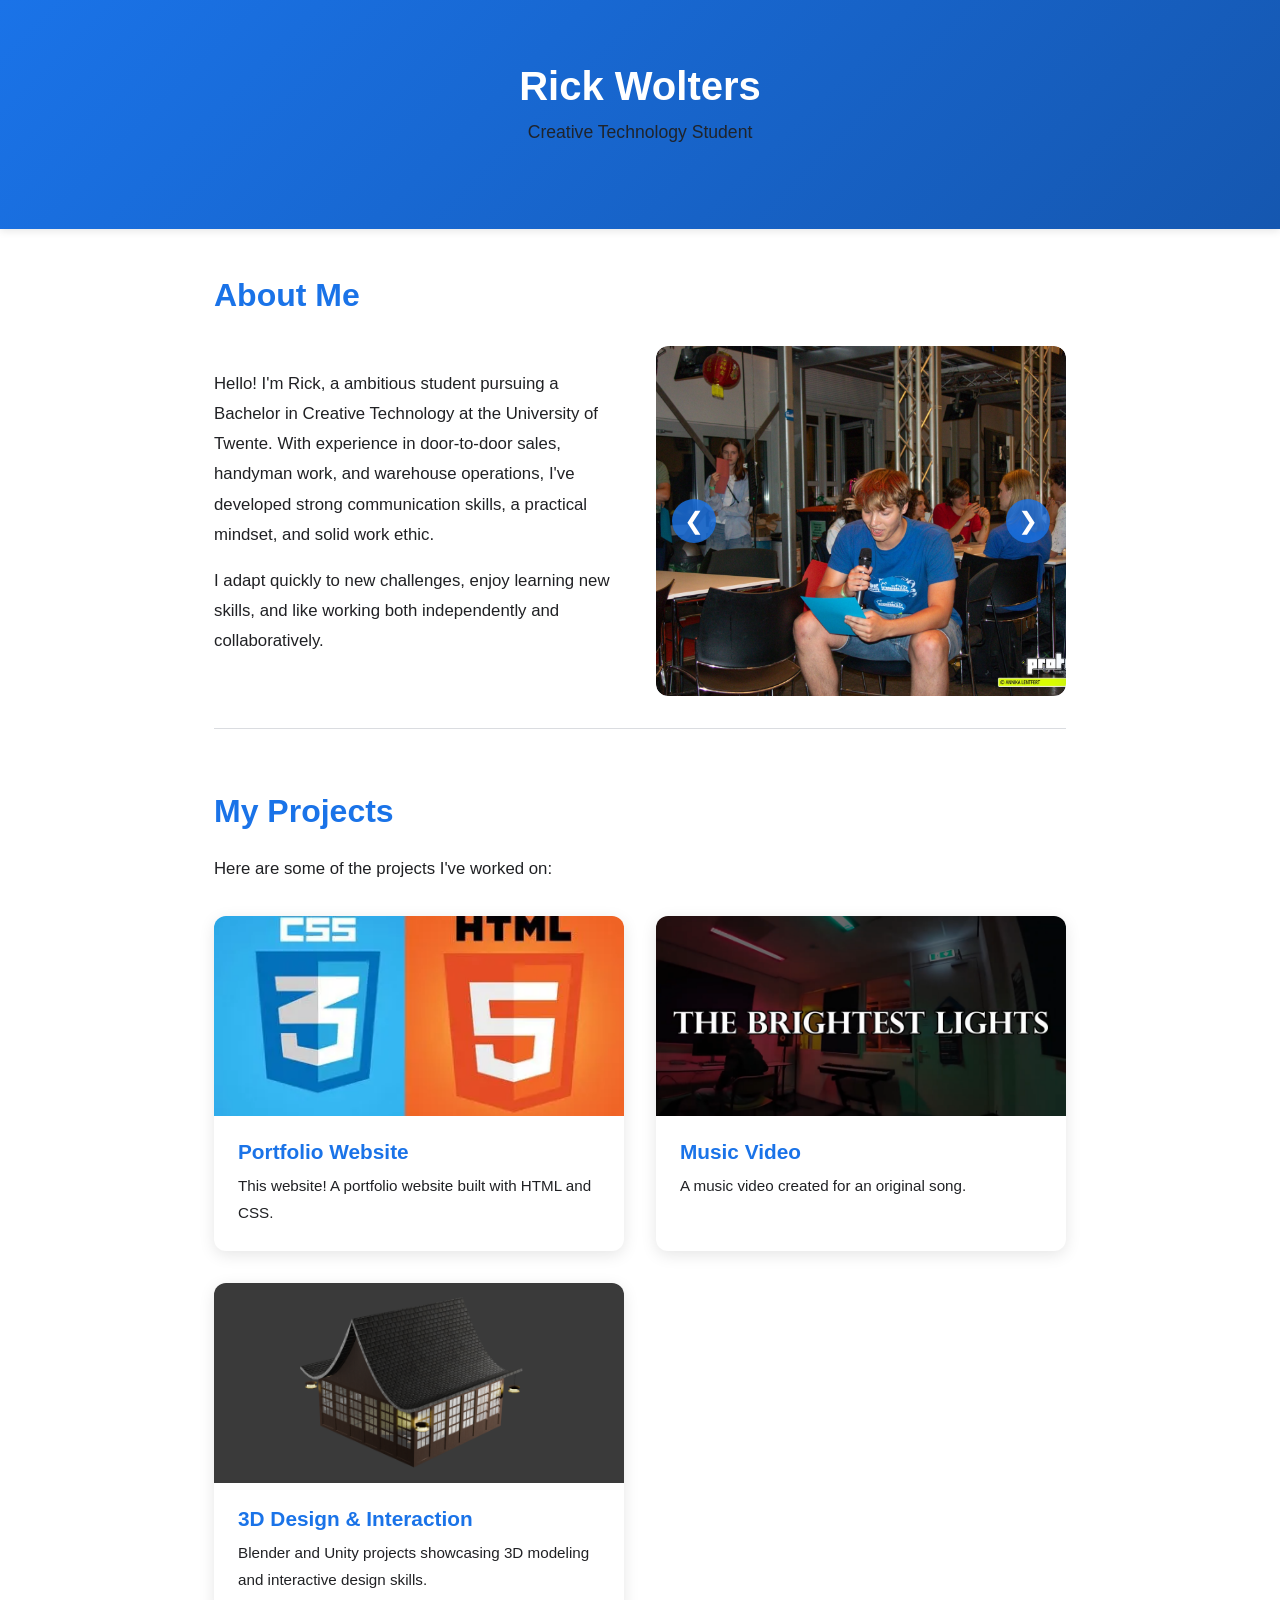
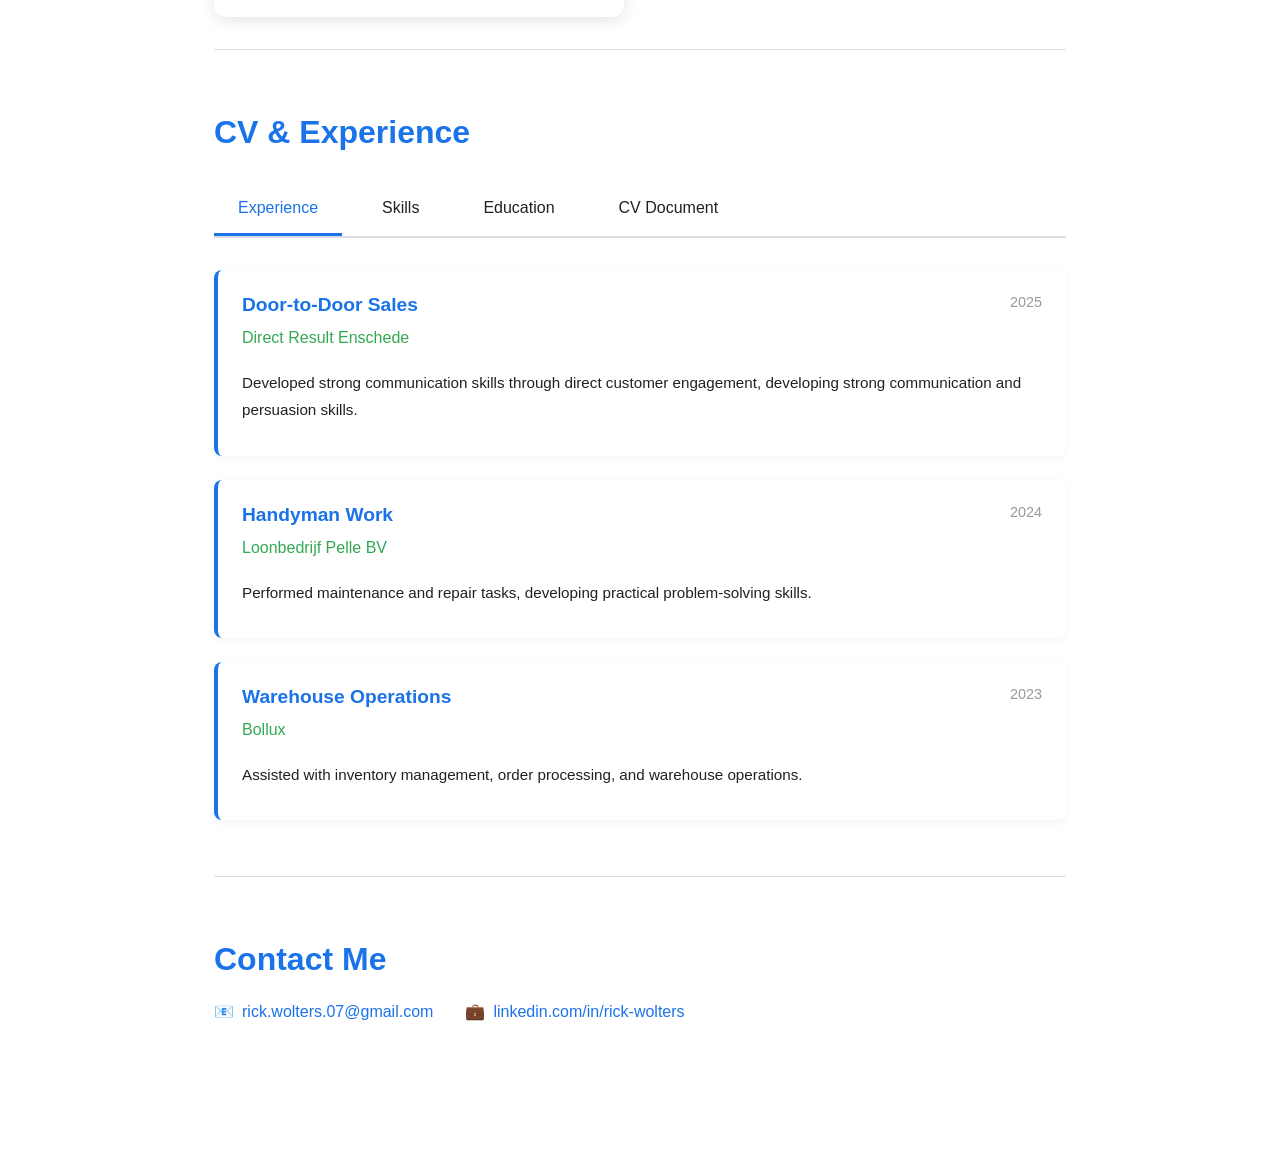
==== index.html @ f4885b70 "first commit" ====
<!DOCTYPE html>
<html lang="en">

<head>
    <meta charset="UTF-8">
    <meta name="viewport" content="width=device-width, initial-scale=1.0">
    <title>Rick Wolters Portfolio</title>
    <style>
        * {
            margin: 0;
            padding: 0;
            box-sizing: border-box;
        }

        :root {
            --primary-color: #1a73e8;
            --secondary-color: #34a853;
            --text-dark: #202124;
            --text-light: #202124;
            --bg-light: #f8f9fa;
            --border-color: #dadce0;
            --spacing: 1.5rem;
        }

        html {
            scroll-behavior: smooth;
        }

        body {
            font-family: sans-serif;
        }

        header {
            background: linear-gradient(135deg, var(--primary-color) 0%, #1557b0 100%);
            color: white;
            padding: 4rem var(--spacing);
            text-align: center;
            box-shadow: 0 2px 8px rgba(0, 0, 0, 0.1);
        }

        header h1 {
            font-size: 2.5rem;
            margin-bottom: 0.5rem;
            font-weight: 600;
        }

        header p {
            font-size: 1.1rem;
            opacity: 0.95;
        }

 

        main {
            max-width: 900px;
            margin: 0 auto;
            padding: 3rem var(--spacing);
        }

        section {
            margin-bottom: 4rem;
            padding-bottom: 2rem;
            border-bottom: 1px solid var(--border-color);
        }

        section:last-child {
            border-bottom: none;
        }

        h2 {
            font-size: 2rem;
            margin-bottom: 1.5rem;
            color: var(--primary-color);
            font-weight: 600;
        }

        p {
            font-size: 1.05rem;
            color: var(--text-light);
            margin-bottom: 1rem;
            line-height: 1.8;
        }

        ul {
            margin: 1.5rem 0 1.5rem 2rem;
        }

        li {
            margin-bottom: 1rem;
            color: var(--text-light);
            font-size: 1.05rem;
        }

        a {
            color: var(--primary-color);
            text-decoration: none;
            font-weight: 500;
            transition: color 0.3s ease;
        }

        a:hover {
            color: var(--secondary-color);
            text-decoration: underline;
        }

        .projects-container {
            position: relative;
            display: flex;
            align-items: center;
            justify-content: center;
            gap: 2rem;
            margin-top: 2rem;
        }

        .carousel {
            flex: 1;
            overflow: hidden;
            border-radius: 12px;
        }

        .carousel-inner {
            display: flex;
            transition: transform 0.5s ease-in-out;
        }

        .project-card {
            flex: 0 0 100%;
            background: white;
            border-radius: 12px;
            overflow: hidden;
            box-shadow: 0 4px 16px rgba(0, 0, 0, 0.1);
            transition: transform 0.3s ease, box-shadow 0.3s ease;
            cursor: pointer;
            text-decoration: none;
            display: block;
            color: inherit;
        }

        .project-card:hover {
            transform: translateY(-8px);
            box-shadow: 0 8px 24px rgba(26, 115, 232, 0.2);
        }

        .project-card-header {
            background: linear-gradient(135deg, var(--primary-color) 0%, #1557b0 100%);
            color: white;
            padding: 2rem;
            text-align: center;
            min-height: 120px;
            display: flex;
            flex-direction: column;
            justify-content: center;
            align-items: center;
        }

        .project-icon {
            font-size: 3rem;
            margin-bottom: 0.5rem;
        }

        .project-card-header h3 {
            font-size: 1.5rem;
            margin: 0;
            font-weight: 600;
        }

        .project-card-body {
            padding: 2rem;
        }

        .project-card-body p {
            margin: 0 0 1.5rem 0;
            color: var(--text-light);
        }

        .project-meta {
            display: flex;
            gap: 1rem;
            flex-wrap: wrap;
            margin-top: 1.5rem;
            padding-top: 1.5rem;
            border-top: 1px solid var(--border-color);
        }

        .project-tag {
            background-color: var(--bg-light);
            color: var(--primary-color);
            padding: 0.5rem 1rem;
            border-radius: 20px;
            font-size: 0.85rem;
            font-weight: 500;
        }

        .carousel-button {
            background-color: var(--primary-color);
            color: white;
            border: none;
            width: 44px;
            height: 44px;
            border-radius: 50%;
            cursor: pointer;
            font-size: 1.2rem;
            transition: background-color 0.3s ease, transform 0.2s ease;
            display: flex;
            align-items: center;
            justify-content: center;
            flex-shrink: 0;
        }

        .carousel-button:hover {
            background-color: #1557b0;
            transform: scale(1.1);
        }

        .carousel-button:active {
            transform: scale(0.95);
        }

        .carousel-dots {
            display: flex;
            gap: 0.5rem;
            justify-content: center;
            margin-top: 1.5rem;
        }

        .dot {
            width: 8px;
            height: 8px;
            border-radius: 50%;
            background-color: var(--border-color);
            cursor: pointer;
            transition: background-color 0.3s ease;
        }

        .dot.active {
            background-color: var(--primary-color);
        }

        .contact-links {
            display: flex;
            gap: 2rem;
            margin-top: 1.5rem;
            flex-wrap: wrap;
        }

        .contact-link {
            display: flex;
            align-items: center;
            gap: 0.5rem;
        }

        .projects-grid {
            display: grid;
            grid-template-columns: repeat(auto-fit, minmax(300px, 1fr));
            gap: 2rem;
            margin-top: 2rem;
        }

        .project-link {
            display: flex;
            flex-direction: column;
            background: white;
            border-radius: 12px;
            overflow: hidden;
            box-shadow: 0 4px 16px rgba(0, 0, 0, 0.1);
            transition: transform 0.3s ease, box-shadow 0.3s ease;
            text-decoration: none;
            color: inherit;
        }

        .project-link:hover {
            transform: translateY(-8px);
            box-shadow: 0 8px 24px rgba(26, 115, 232, 0.2);
        }

        .project-thumbnail {
            width: 100%;
            height: 200px;
            object-fit: cover;
        }

        .project-info {
            padding: 1.5rem;
            flex: 1;
            display: flex;
            flex-direction: column;
        }

        .project-info h3 {
            font-size: 1.3rem;
            color: var(--primary-color);
            margin-bottom: 0.5rem;
            font-weight: 600;
        }

        .project-info p {
            font-size: 0.95rem;
            color: var(--text-light);
            margin: 0;
        }

        /* CV Section Styles */
        .cv-tabs {
            display: flex;
            gap: 1rem;
            margin: 2rem 0 2rem 0;
            flex-wrap: wrap;
            border-bottom: 2px solid var(--border-color);
        }

        .cv-tab-button {
            padding: 1rem 1.5rem;
            background: none;
            border: none;
            border-bottom: 3px solid transparent;
            color: var(--text-light);
            font-size: 1rem;
            font-weight: 500;
            cursor: pointer;
            transition: all 0.3s ease;
            position: relative;
        }

        .cv-tab-button:hover {
            color: var(--primary-color);
            transform: translateY(-2px);
        }

        .cv-tab-button.active {
            color: var(--primary-color);
            border-bottom-color: var(--primary-color);
        }

        .cv-content {
            animation: fadeIn 0.5s ease-in-out;
        }

        .cv-card {
            background: white;
            border-left: 4px solid var(--primary-color);
            padding: 1.5rem;
            margin-bottom: 1.5rem;
            border-radius: 8px;
            box-shadow: 0 2px 8px rgba(0, 0, 0, 0.05);
            transition: all 0.3s ease;
            cursor: pointer;
        }

        .cv-card:hover {
            box-shadow: 0 8px 16px rgba(26, 115, 232, 0.15);
            transform: translateX(8px);
        }

        .cv-card-header {
            display: flex;
            justify-content: space-between;
            align-items: flex-start;
            margin-bottom: 0.5rem;
        }

        .cv-card h4 {
            font-size: 1.2rem;
            color: var(--primary-color);
            margin: 0;
            font-weight: 600;
        }

        .cv-card .date {
            font-size: 0.9rem;
            color: #999;
            font-weight: 500;
        }

        .cv-card .subtitle {
            font-size: 1rem;
            color: var(--secondary-color);
            margin: 0.5rem 0 0.5rem 0;
            font-weight: 500;
        }

        .cv-card p {
            margin: 0.5rem 0;
            font-size: 0.95rem;
        }

        .skills-grid {
            display: grid;
            grid-template-columns: repeat(auto-fill, minmax(150px, 1fr));
            gap: 1rem;
            margin-top: 1.5rem;
        }

        .skill-item {
            background: linear-gradient(135deg, var(--primary-color) 0%, #1557b0 100%);
            color: white;
            padding: 1rem;
            border-radius: 8px;
            text-align: center;
            font-weight: 500;
            transition: all 0.3s ease;
            box-shadow: 0 2px 8px rgba(26, 115, 232, 0.2);
            position: relative;
            overflow: hidden;
        }

        .skill-item::before {
            content: '';
            position: absolute;
            top: 0;
            left: -100%;
            width: 100%;
            height: 100%;
            background: linear-gradient(90deg, transparent, rgba(255, 255, 255, 0.2), transparent);
            transition: left 0.5s ease;
        }

        .skill-item:hover {
            transform: translateY(-6px);
            box-shadow: 0 8px 16px rgba(26, 115, 232, 0.35);
        }

        .skill-item:hover::before {
            left: 100%;
        }

        .skill-item {
            cursor: pointer;
        }

        .skill-popup {
            position: fixed;
            top: 50%;
            left: 50%;
            transform: translate(-50%, -50%);
            background: white;
            padding: 2rem;
            border-radius: 12px;
            box-shadow: 0 10px 40px rgba(0, 0, 0, 0.3);
            z-index: 1000;
            max-width: 400px;
            width: 90%;
            opacity: 0;
            visibility: hidden;
            transition: opacity 0.3s ease, visibility 0.3s ease;
        }

        .skill-popup.active {
            opacity: 1;
            visibility: visible;
        }

        .skill-popup-overlay {
            position: fixed;
            top: 0;
            left: 0;
            width: 100%;
            height: 100%;
            background: rgba(0, 0, 0, 0.5);
            z-index: 999;
            opacity: 0;
            visibility: hidden;
            transition: opacity 0.3s ease, visibility 0.3s ease;
        }

        .skill-popup-overlay.active {
            opacity: 1;
            visibility: visible;
        }

        .skill-popup-header {
            display: flex;
            justify-content: space-between;
            align-items: center;
            margin-bottom: 1rem;
            border-bottom: 2px solid var(--primary-color);
            padding-bottom: 1rem;
        }

        .skill-popup h3 {
            color: var(--primary-color);
            margin: 0;
            font-size: 1.3rem;
        }

        .skill-popup-close {
            background: none;
            border: none;
            font-size: 1.5rem;
            cursor: pointer;
            color: #999;
            transition: color 0.3s ease;
        }

        .skill-popup-close:hover {
            color: var(--primary-color);
        }

        .skill-popup p {
            margin: 0;
            color: var(--text-light);
            line-height: 1.6;
        }

        .cv-card-link {
            cursor: pointer;
        }

        .about-container {
            display: flex;
            gap: 2rem;
            align-items: center;
            margin-top: 2rem;
        }

        .about-text {
            flex: 1;
        }

        .about-images {
            flex: 1;
            position: relative;
            display: flex;
            align-items: center;
            justify-content: center;
        }

        .image-carousel {
            position: relative;
            width: 100%;
            overflow: hidden;
            border-radius: 12px;
        }

        .carousel-images {
            display: flex;
            transition: transform 0.5s ease-in-out;
            width: 100%;
        }

        .about-image {
            flex: 0 0 100%;
            width: 100%;
            height: 350px;
            object-fit: cover;
            border-radius: 12px;
            box-shadow: 0 4px 16px rgba(26, 115, 232, 0.15);
        }

        .carousel-nav {
            position: absolute;
            top: 50%;
            transform: translateY(-50%);
            background: rgba(26, 115, 232, 0.8);
            color: white;
            border: none;
            width: 44px;
            height: 44px;
            border-radius: 50%;
            cursor: pointer;
            font-size: 1.5rem;
            display: flex;
            align-items: center;
            justify-content: center;
            transition: background 0.3s ease, transform 0.2s ease;
            z-index: 10;
        }

        .carousel-nav:hover {
            background: rgba(26, 115, 232, 1);
            transform: translateY(-50%) scale(1.1);
        }

        .carousel-prev {
            left: 1rem;
        }

        .carousel-next {
            right: 1rem;
        }

        @media (max-width: 768px) {
            .about-container {
                flex-direction: column;
                gap: 1.5rem;
            }

            .about-images {
                flex: 1;
            }

            .about-image {
                height: 300px;
            }

            .carousel-nav {
                width: 40px;
                height: 40px;
                font-size: 1.2rem;
            }

            .carousel-prev {
                left: 0.5rem;
            }

            .carousel-next {
                right: 0.5rem;
            }
        }

        @keyframes fadeIn {
            from {
                opacity: 0;
                transform: translateY(10px);
            }
            to {
                opacity: 1;
                transform: translateY(0);
            }
        }

        @keyframes slideInUp {
            from {
                opacity: 0;
                transform: translateY(30px);
            }
            to {
                opacity: 1;
                transform: translateY(0);
            }
        }

        section.reveal {
            animation: slideInUp 0.8s ease-out;
        }

        .curtain {
            position: fixed;
            top: 0;
            left: 0;
            width: 100%;
            height: 100%;
            z-index: 2000;
            pointer-events: none;
            display: flex;
            opacity: 0;
            visibility: hidden;
            transition: opacity 1s ease;
        }

        .curtain.open {
            opacity: 1;
            visibility: visible;
        }

        .curtain-left {
            width: 50%;
            height: 100%;
            background: linear-gradient(135deg, var(--primary-color) 0%, #1557b0 100%);
            transform: translateX(0);
            transition: transform 0.8s ease-in-out;
        }

        .curtain-right {
            width: 50%;
            height: 100%;
            background: linear-gradient(135deg, #1557b0 0%, var(--primary-color) 100%);
            transform: translateX(0);
            transition: transform 0.8s ease-in-out;
        }

        .curtain.open .curtain-left {
            transform: translateX(-100%);
        }

        .curtain.open .curtain-right {
            transform: translateX(100%);
        }

        .curtain-text {
            position: absolute;
            top: 50%;
            left: 50%;
            transform: translate(-50%, -50%);
            font-size: 3rem;
            font-weight: 600;
            color: black;
            opacity: 1;
            z-index: 2001;
            white-space: nowrap;
            transition: opacity 5s ease-in-out;
        }

        .curtain.open .curtain-text {
            opacity: 0;
        }

        @media (max-width: 768px) {
            header h1 {
                font-size: 2rem;
            }

            h2 {
                font-size: 1.5rem;
            }

            nav ul {
                gap: 1rem;
            }

            main {
                padding: 2rem 1rem;
            }

            .contact-links {
                flex-direction: column;
                gap: 1rem;
            }

            .projects-container {
                flex-direction: column;
                gap: 1.5rem;
            }

            .carousel-button {
                width: 40px;
                height: 40px;
                font-size: 1rem;
            }

            .project-card-header {
                min-height: 100px;
                padding: 1.5rem;
            }

            .project-card-header h3 {
                font-size: 1.3rem;
            }

            .project-icon {
                font-size: 2.5rem;
                margin-bottom: 0.3rem;
            }

            .cv-tabs {
                flex-direction: column;
                border-bottom: none;
                gap: 0.5rem;
            }

            .cv-tab-button {
                width: 100%;
                text-align: left;
                border-bottom: none;
                border-left: 3px solid transparent;
                padding: 0.75rem 1rem;
                border-radius: 4px;
                background-color: var(--bg-light);
            }

            .cv-tab-button.active {
                border-left-color: var(--primary-color);
                background-color: rgba(26, 115, 232, 0.1);
            }

            .skills-grid {
                grid-template-columns: repeat(auto-fill, minmax(120px, 1fr));
            }

            .cv-card-header {
                flex-direction: column;
            }

            .cv-card {
                border-left-width: 3px;
            }
        }
    </style>
</head>

<body>
    <header>
        <h1>Rick Wolters</h1>
        <p>Creative Technology Student</p>
    </header>

    <main>
        <section id="about">
            <h2>About Me</h2>
            <div class="about-container">
                <div class="about-text">
                    <p>
                        Hello! I'm Rick, a ambitious student pursuing a Bachelor in Creative Technology at the University of Twente. With experience in door-to-door sales, handyman work, and warehouse operations, I've developed strong communication skills, a practical mindset, and solid work ethic.
                    </p>
                    <p>
                        I adapt quickly to new challenges, enjoy learning new skills, and like working both independently and collaboratively.
                    </p>
                </div>
                <div class="about-images">
                    <div class="image-carousel">
                        <div class="carousel-images" id="carouselImages">
                            <img src="images/Me1.jpeg" alt="Rick Wolters" class="about-image">
                            <img src="images/Me2.jpeg" alt="Rick Wolters" class="about-image">
                            <img src="images/Me3.jpeg" alt="Rick Wolters" class="about-image">
                            <img src="images/Me4.jpeg" alt="Rick Wolters" class="about-image">
                        </div>
                        <button class="carousel-nav carousel-prev" id="prevBtn">❮</button>
                        <button class="carousel-nav carousel-next" id="nextBtn">❯</button>
                    </div>
                </div>
            </div>
        </section>

        <section id="projects">
            <h2>My Projects</h2>
            <p>Here are some of the projects I've worked on:</p>
            <div class="projects-grid">
                <a href="projects/portfolio.html" class="project-link">
                    <img src="images/Screenshot 2026-06-08 101952.png" alt="Portfolio Website Project" class="project-thumbnail">
                    <div class="project-info">
                        <h3>Portfolio Website</h3>
                        <p>This website! A portfolio website built with HTML and CSS.</p>
                    </div>
                </a>
                <a href="projects/music-video.html" class="project-link">
                    <img src="images/music-video-thumbnail.png" alt="Music Video Project" class="project-thumbnail">
                    <div class="project-info">
                        <h3>Music Video</h3>
                        <p>A music video created for an original song.</p>
                    </div>
                </a>
                <a href="projects/blender-unity.html" class="project-link">
                    <img src="images/A1_RickWolters_render-1.png" alt="Blender & Unity 3D Projects" class="project-thumbnail">
                    <div class="project-info">
                        <h3>3D Design & Interaction</h3>
                        <p>Blender and Unity projects showcasing 3D modeling and interactive design skills.</p>
                    </div>
                </a>
            </div>
        </section>

        <section id="cv">
            <h2>CV & Experience</h2>
            <div class="cv-tabs">
                <button class="cv-tab-button active" data-tab="experience">Experience</button>
                <button class="cv-tab-button" data-tab="skills">Skills</button>
                <button class="cv-tab-button" data-tab="education">Education</button>
                <button class="cv-tab-button" data-tab="cv-image">CV Document</button>
            </div>

            <div class="cv-content" id="experience">
                <div class="cv-card cv-card-link" data-link="https://direct-result.nl/" target="_blank">
                    <div class="cv-card-header">
                        <div>
                            <h4>Door-to-Door Sales</h4>
                            <p class="subtitle">Direct Result Enschede</p>
                        </div>
                        <span class="date">2025</span>
                    </div>
                    <p>Developed strong communication skills through direct customer engagement, developing strong communication and persuasion skills.</p>
                </div>
                <div class="cv-card cv-card-link" data-link="https://www.loonbedrijfpelle.nl/werkzaamheden" target="_blank">
                    <div class="cv-card-header">
                        <div>
                            <h4>Handyman Work</h4>
                            <p class="subtitle">Loonbedrijf Pelle BV</p>
                        </div>
                        <span class="date">2024</span>
                    </div>
                    <p>Performed maintenance and repair tasks, developing practical problem-solving skills.</p>
                </div>
                <div class="cv-card cv-card-link" data-link="https://www.bollux.nl" target="_blank">
                    <div class="cv-card-header">
                        <div>
                            <h4>Warehouse Operations</h4>
                            <p class="subtitle">Bollux</p>
                        </div>
                        <span class="date">2023</span>
                    </div>
                    <p>Assisted with inventory management, order processing, and warehouse operations.</p>
                </div>
            </div>

            <div class="cv-content" id="skills" style="display: none;">
                <h3 style="color: var(--primary-color); margin-bottom: 1rem;">Technical Skills</h3>
                <div class="skills-grid">
                    <div class="skill-item" data-skill-title="HTML & CSS" data-skill-desc="The basic skills to make simple websites like this one.">HTML & CSS</div>
                    <div class="skill-item" data-skill-title="JavaScript" data-skill-desc="Basic knowledge of JavaScript for creating interactive web experiences.">JavaScript</div>
                    <div class="skill-item" data-skill-title="Blender 3D" data-skill-desc="Design and model 3D assets and texturing said models.">Blender 3D</div>
                    <div class="skill-item" data-skill-title="Autodesk Fusion 360" data-skill-desc="Create and prototype 3D CAD designs for various projects.">Autodesk Fusion 360</div>
                    <div class="skill-item" data-skill-title="Unity" data-skill-desc="Develop interactive experiences using the Unity game engine and scripting in C#.">Unity</div>
                    <div class="skill-item" data-skill-title="Processing" data-skill-desc="Creating all sorts of interactive visualizations and other creative applications.">Processing</div>
                    <div class="skill-item" data-skill-title="Video Editing" data-skill-desc="Editing and producing engaging video content with storytelling.">Video Editing</div>
                    <div class="skill-item" data-skill-title="Videography" data-skill-desc="Professional video filming paying attention to lighting, and composition.">Videography</div>
                </div>
                <h3 style="color: var(--primary-color); margin: 2rem 0 1rem 0;">Soft Skills</h3>
                <div class="skills-grid">
                    <div class="skill-item" data-skill-title="Problem Solving" data-skill-desc="Analyze challenges and develop practical, effective solutions.">Problem Solving</div>
                    <div class="skill-item" data-skill-title="Communication" data-skill-desc="Convey ideas clearly and collaborate effectively with diverse nationalities and personalities.">Communication</div>
                    <div class="skill-item" data-skill-title="Teamwork" data-skill-desc="Work productively with others to achieve shared goals and deliver results.">Teamwork</div>
                    <div class="skill-item" data-skill-title="Adaptability" data-skill-desc="Adapt to new situations and learn new skills quickly.">Adaptability</div>
                </div>
            </div>

            <div class="cv-content" id="education" style="display: none;">
                <div class="cv-card cv-card-link" data-link="https://www.utwente.nl/en/create/" target="_blank">
                    <div class="cv-card-header">
                        <div>
                            <h4>Bachelor in Creative Technology</h4>
                            <p class="subtitle">University of Twente</p>
                        </div>
                        <span class="date">2025-Present</span>
                    </div>
                </div>
                <div class="cv-card cv-card-link" data-link="https://www.bataafslyceum.nl" target="_blank">
                    <div class="cv-card-header">
                        <div>
                            <h4>VWO Atheneum E&M</h4>
                            <p class="subtitle">Bataafs Lyceum</p>
                        </div>
                        <span class="date">2019-2025</span>
                    </div>
                </div>
            </div>

            <div class="cv-content" id="cv-image" style="display: none;">
                <div style="text-align: center;">
                    <img src="images/CV.png" alt="CV Document" style="max-width: 100%; height: auto; border-radius: 8px; box-shadow: 0 4px 16px rgba(0, 0, 0, 0.1);">
                </div>
            </div>

        </section>

        <section id="contact">
            <h2>Contact Me</h2>
            <div class="contact-links">
                <div class="contact-link">
                    <span>📧</span>
                    <a href="mailto:rick.wolters.07@gmail.com">rick.wolters.07@gmail.com</a>
                </div>
                <div class="contact-link">
                    <span>💼</span>
                    <a href="https://www.linkedin.com/in/rick-wolters-575787385" target="_blank">linkedin.com/in/rick-wolters</a>
                </div>
            </div>
        </section>
    </main>

    <div class="curtain" id="curtain">
        <div class="curtain-left"></div>
        <div class="curtain-right"></div>
        <div class="curtain-text">you're already here</div>
    </div>

    <div class="skill-popup-overlay" id="skillPopupOverlay"></div>
    <div class="skill-popup" id="skillPopup">
        <div class="skill-popup-header">
            <h3 id="skillPopupTitle"></h3>
            <button class="skill-popup-close" id="skillPopupClose">&times;</button>
        </div>
        <p id="skillPopupDesc"></p>
    </div>

    <script>
        // Add curtain reveal effect to Portfolio Website card
        document.addEventListener('DOMContentLoaded', function() {
            const portfolioLink = document.querySelector('a[href="projects/portfolio.html"]');
            if (portfolioLink) {
                portfolioLink.addEventListener('click', function(e) {
                    e.preventDefault();
                    const curtain = document.getElementById('curtain');
                    curtain.classList.add('open');
                    
                    // Close curtain after animation
                    setTimeout(() => {
                        curtain.classList.remove('open');
                    }, 1600);
                });
            }

            // CV Card Links - Make them clickable
            document.querySelectorAll('.cv-card-link').forEach(card => {
                card.addEventListener('click', function() {
                    const link = this.getAttribute('data-link');
                    if (link) {
                        window.open(link, '_blank');
                    }
                });
            });

            // Image Carousel functionality
            const carouselImages = document.getElementById('carouselImages');
            const prevBtn = document.getElementById('prevBtn');
            const nextBtn = document.getElementById('nextBtn');
            const totalImages = 4;
            let currentImageIndex = 0;

            function updateCarousel() {
                const offset = -currentImageIndex * 100;
                carouselImages.style.transform = `translateX(${offset}%)`;
            }

            function nextImage() {
                currentImageIndex = (currentImageIndex + 1) % totalImages;
                updateCarousel();
            }

            function prevImage() {
                currentImageIndex = (currentImageIndex - 1 + totalImages) % totalImages;
                updateCarousel();
            }

            nextBtn.addEventListener('click', nextImage);
            prevBtn.addEventListener('click', prevImage);

            // Skill Popup functionality
            const skillPopup = document.getElementById('skillPopup');
            const skillPopupOverlay = document.getElementById('skillPopupOverlay');
            const skillPopupClose = document.getElementById('skillPopupClose');
            const skillPopupTitle = document.getElementById('skillPopupTitle');
            const skillPopupDesc = document.getElementById('skillPopupDesc');

            document.querySelectorAll('.skill-item').forEach(skill => {
                skill.addEventListener('click', function() {
                    const title = this.getAttribute('data-skill-title');
                    const desc = this.getAttribute('data-skill-desc');
                    
                    skillPopupTitle.textContent = title;
                    skillPopupDesc.textContent = desc;
                    
                    skillPopup.classList.add('active');
                    skillPopupOverlay.classList.add('active');
                });
            });

            // Close popup function
            function closeSkillPopup() {
                skillPopup.classList.remove('active');
                skillPopupOverlay.classList.remove('active');
            }

            skillPopupClose.addEventListener('click', closeSkillPopup);
            skillPopupOverlay.addEventListener('click', closeSkillPopup);

            // Close popup on Escape key
            document.addEventListener('keydown', function(e) {
                if (e.key === 'Escape') {
                    closeSkillPopup();
                }
            });

            // CV Tab functionality
            const tabButtons = document.querySelectorAll('.cv-tab-button');
            const contentDivs = document.querySelectorAll('[id="experience"], [id="skills"], [id="education"], [id="cv-image"]');

            tabButtons.forEach(button => {
                button.addEventListener('click', function() {
                    const tabName = this.getAttribute('data-tab');
                    
                    // Remove active class from all buttons
                    tabButtons.forEach(btn => btn.classList.remove('active'));
                    // Add active class to clicked button
                    this.classList.add('active');
                    
                    // Hide all content divs
                    contentDivs.forEach(div => div.style.display = 'none');
                    // Show selected content div
                    document.getElementById(tabName).style.display = 'block';
                });
            });

            // Scroll reveal animation for sections
            const observerOptions = {
                threshold: 0.1,
                rootMargin: '0px 0px -100px 0px'
            };

            const observer = new IntersectionObserver(function(entries) {
                entries.forEach(entry => {
                    if (entry.isIntersecting) {
                        entry.target.classList.add('reveal');
                        observer.unobserve(entry.target);
                    }
                });
            }, observerOptions);

            document.querySelectorAll('section').forEach(section => {
                observer.observe(section);
            });

            // Add smooth parallax effect on scroll
            window.addEventListener('scroll', function() {
                const header = document.querySelector('header');
                const scrolled = window.pageYOffset;
                header.style.transform = `translateY(${scrolled * 0.5}px)`;
            });
        });
    </script>

</body>

</html>
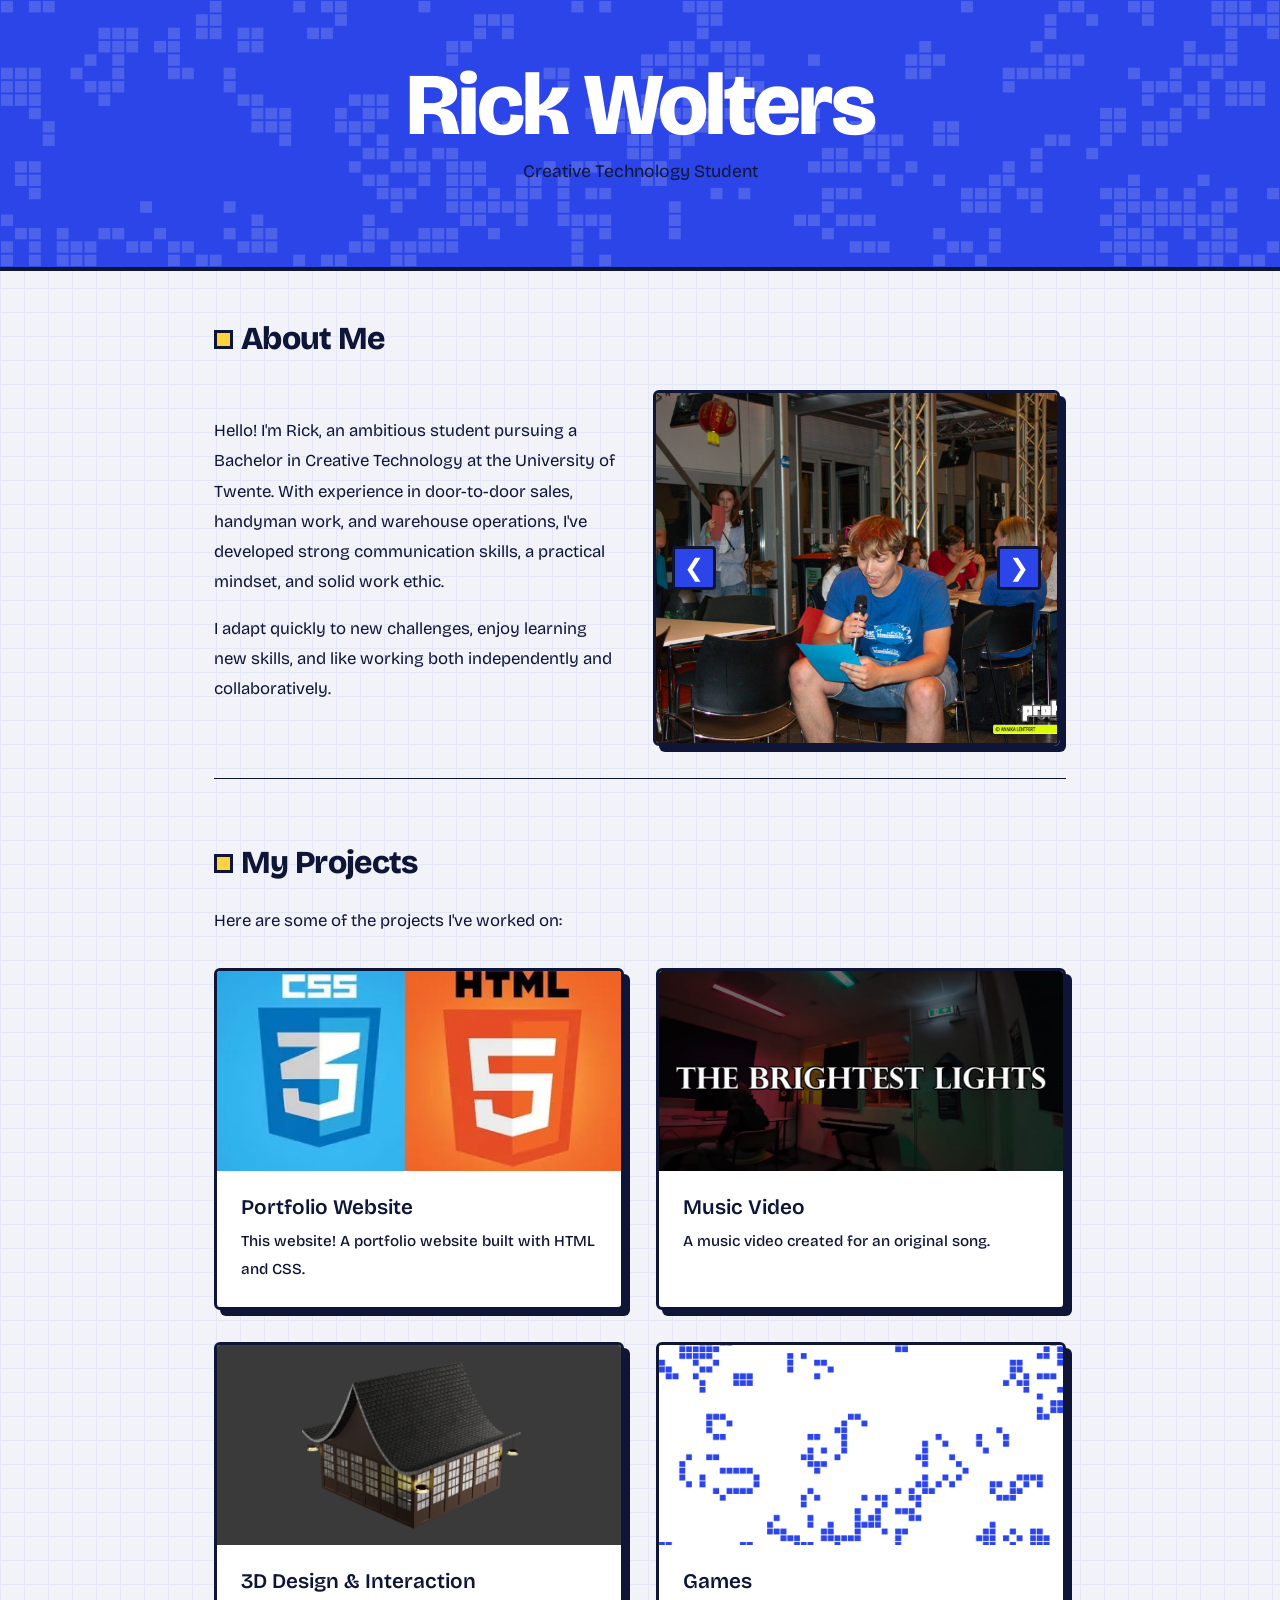
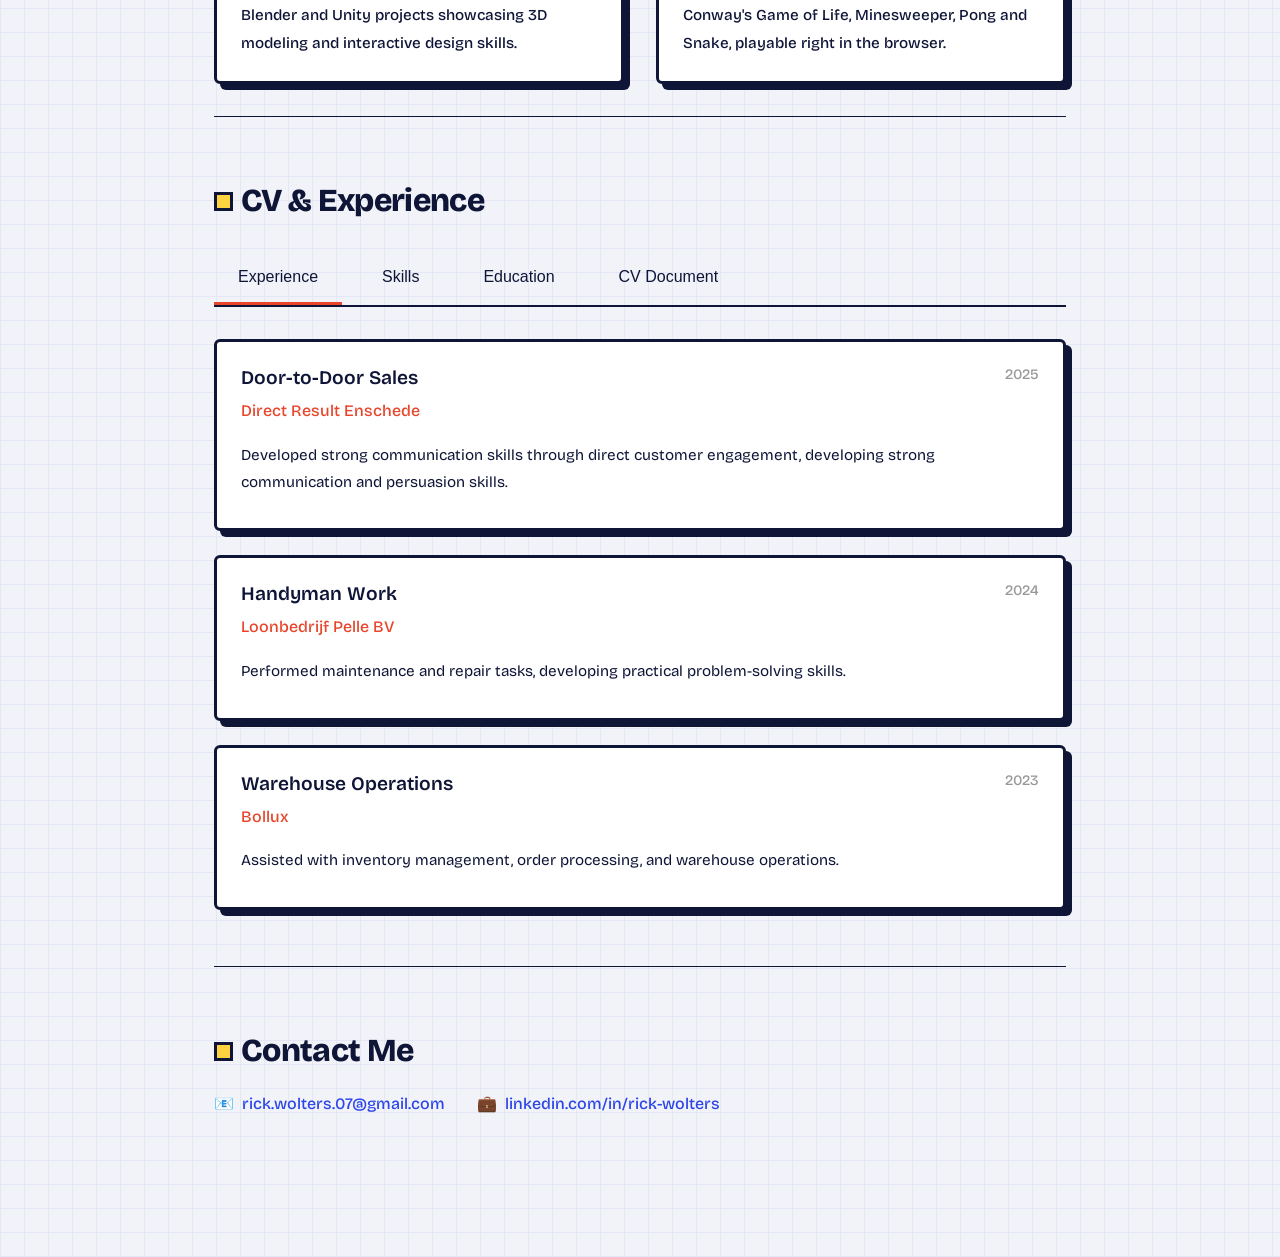
==== commit 545fbeb1: "updated website updated website" ====
--- a/index.html
+++ b/index.html
@@ -1,1101 +1,1103 @@
-<!DOCTYPE html>
-<html lang="en">
-
-<head>
-    <meta charset="UTF-8">
-    <meta name="viewport" content="width=device-width, initial-scale=1.0">
-    <title>Rick Wolters Portfolio</title>
-    <style>
-        * {
-            margin: 0;
-            padding: 0;
-            box-sizing: border-box;
-        }
-
-        :root {
-            --primary-color: #1a73e8;
-            --secondary-color: #34a853;
-            --text-dark: #202124;
-            --text-light: #202124;
-            --bg-light: #f8f9fa;
-            --border-color: #dadce0;
-            --spacing: 1.5rem;
-        }
-
-        html {
-            scroll-behavior: smooth;
-        }
-
-        body {
-            font-family: sans-serif;
-        }
-
-        header {
-            background: linear-gradient(135deg, var(--primary-color) 0%, #1557b0 100%);
-            color: white;
-            padding: 4rem var(--spacing);
-            text-align: center;
-            box-shadow: 0 2px 8px rgba(0, 0, 0, 0.1);
-        }
-
-        header h1 {
-            font-size: 2.5rem;
-            margin-bottom: 0.5rem;
-            font-weight: 600;
-        }
-
-        header p {
-            font-size: 1.1rem;
-            opacity: 0.95;
-        }
-
- 
-
-        main {
-            max-width: 900px;
-            margin: 0 auto;
-            padding: 3rem var(--spacing);
-        }
-
-        section {
-            margin-bottom: 4rem;
-            padding-bottom: 2rem;
-            border-bottom: 1px solid var(--border-color);
-        }
-
-        section:last-child {
-            border-bottom: none;
-        }
-
-        h2 {
-            font-size: 2rem;
-            margin-bottom: 1.5rem;
-            color: var(--primary-color);
-            font-weight: 600;
-        }
-
-        p {
-            font-size: 1.05rem;
-            color: var(--text-light);
-            margin-bottom: 1rem;
-            line-height: 1.8;
-        }
-
-        ul {
-            margin: 1.5rem 0 1.5rem 2rem;
-        }
-
-        li {
-            margin-bottom: 1rem;
-            color: var(--text-light);
-            font-size: 1.05rem;
-        }
-
-        a {
-            color: var(--primary-color);
-            text-decoration: none;
-            font-weight: 500;
-            transition: color 0.3s ease;
-        }
-
-        a:hover {
-            color: var(--secondary-color);
-            text-decoration: underline;
-        }
-
-        .projects-container {
-            position: relative;
-            display: flex;
-            align-items: center;
-            justify-content: center;
-            gap: 2rem;
-            margin-top: 2rem;
-        }
-
-        .carousel {
-            flex: 1;
-            overflow: hidden;
-            border-radius: 12px;
-        }
-
-        .carousel-inner {
-            display: flex;
-            transition: transform 0.5s ease-in-out;
-        }
-
-        .project-card {
-            flex: 0 0 100%;
-            background: white;
-            border-radius: 12px;
-            overflow: hidden;
-            box-shadow: 0 4px 16px rgba(0, 0, 0, 0.1);
-            transition: transform 0.3s ease, box-shadow 0.3s ease;
-            cursor: pointer;
-            text-decoration: none;
-            display: block;
-            color: inherit;
-        }
-
-        .project-card:hover {
-            transform: translateY(-8px);
-            box-shadow: 0 8px 24px rgba(26, 115, 232, 0.2);
-        }
-
-        .project-card-header {
-            background: linear-gradient(135deg, var(--primary-color) 0%, #1557b0 100%);
-            color: white;
-            padding: 2rem;
-            text-align: center;
-            min-height: 120px;
-            display: flex;
-            flex-direction: column;
-            justify-content: center;
-            align-items: center;
-        }
-
-        .project-icon {
-            font-size: 3rem;
-            margin-bottom: 0.5rem;
-        }
-
-        .project-card-header h3 {
-            font-size: 1.5rem;
-            margin: 0;
-            font-weight: 600;
-        }
-
-        .project-card-body {
-            padding: 2rem;
-        }
-
-        .project-card-body p {
-            margin: 0 0 1.5rem 0;
-            color: var(--text-light);
-        }
-
-        .project-meta {
-            display: flex;
-            gap: 1rem;
-            flex-wrap: wrap;
-            margin-top: 1.5rem;
-            padding-top: 1.5rem;
-            border-top: 1px solid var(--border-color);
-        }
-
-        .project-tag {
-            background-color: var(--bg-light);
-            color: var(--primary-color);
-            padding: 0.5rem 1rem;
-            border-radius: 20px;
-            font-size: 0.85rem;
-            font-weight: 500;
-        }
-
-        .carousel-button {
-            background-color: var(--primary-color);
-            color: white;
-            border: none;
-            width: 44px;
-            height: 44px;
-            border-radius: 50%;
-            cursor: pointer;
-            font-size: 1.2rem;
-            transition: background-color 0.3s ease, transform 0.2s ease;
-            display: flex;
-            align-items: center;
-            justify-content: center;
-            flex-shrink: 0;
-        }
-
-        .carousel-button:hover {
-            background-color: #1557b0;
-            transform: scale(1.1);
-        }
-
-        .carousel-button:active {
-            transform: scale(0.95);
-        }
-
-        .carousel-dots {
-            display: flex;
-            gap: 0.5rem;
-            justify-content: center;
-            margin-top: 1.5rem;
-        }
-
-        .dot {
-            width: 8px;
-            height: 8px;
-            border-radius: 50%;
-            background-color: var(--border-color);
-            cursor: pointer;
-            transition: background-color 0.3s ease;
-        }
-
-        .dot.active {
-            background-color: var(--primary-color);
-        }
-
-        .contact-links {
-            display: flex;
-            gap: 2rem;
-            margin-top: 1.5rem;
-            flex-wrap: wrap;
-        }
-
-        .contact-link {
-            display: flex;
-            align-items: center;
-            gap: 0.5rem;
-        }
-
-        .projects-grid {
-            display: grid;
-            grid-template-columns: repeat(auto-fit, minmax(300px, 1fr));
-            gap: 2rem;
-            margin-top: 2rem;
-        }
-
-        .project-link {
-            display: flex;
-            flex-direction: column;
-            background: white;
-            border-radius: 12px;
-            overflow: hidden;
-            box-shadow: 0 4px 16px rgba(0, 0, 0, 0.1);
-            transition: transform 0.3s ease, box-shadow 0.3s ease;
-            text-decoration: none;
-            color: inherit;
-        }
-
-        .project-link:hover {
-            transform: translateY(-8px);
-            box-shadow: 0 8px 24px rgba(26, 115, 232, 0.2);
-        }
-
-        .project-thumbnail {
-            width: 100%;
-            height: 200px;
-            object-fit: cover;
-        }
-
-        .project-info {
-            padding: 1.5rem;
-            flex: 1;
-            display: flex;
-            flex-direction: column;
-        }
-
-        .project-info h3 {
-            font-size: 1.3rem;
-            color: var(--primary-color);
-            margin-bottom: 0.5rem;
-            font-weight: 600;
-        }
-
-        .project-info p {
-            font-size: 0.95rem;
-            color: var(--text-light);
-            margin: 0;
-        }
-
-        /* CV Section Styles */
-        .cv-tabs {
-            display: flex;
-            gap: 1rem;
-            margin: 2rem 0 2rem 0;
-            flex-wrap: wrap;
-            border-bottom: 2px solid var(--border-color);
-        }
-
-        .cv-tab-button {
-            padding: 1rem 1.5rem;
-            background: none;
-            border: none;
-            border-bottom: 3px solid transparent;
-            color: var(--text-light);
-            font-size: 1rem;
-            font-weight: 500;
-            cursor: pointer;
-            transition: all 0.3s ease;
-            position: relative;
-        }
-
-        .cv-tab-button:hover {
-            color: var(--primary-color);
-            transform: translateY(-2px);
-        }
-
-        .cv-tab-button.active {
-            color: var(--primary-color);
-            border-bottom-color: var(--primary-color);
-        }
-
-        .cv-content {
-            animation: fadeIn 0.5s ease-in-out;
-        }
-
-        .cv-card {
-            background: white;
-            border-left: 4px solid var(--primary-color);
-            padding: 1.5rem;
-            margin-bottom: 1.5rem;
-            border-radius: 8px;
-            box-shadow: 0 2px 8px rgba(0, 0, 0, 0.05);
-            transition: all 0.3s ease;
-            cursor: pointer;
-        }
-
-        .cv-card:hover {
-            box-shadow: 0 8px 16px rgba(26, 115, 232, 0.15);
-            transform: translateX(8px);
-        }
-
-        .cv-card-header {
-            display: flex;
-            justify-content: space-between;
-            align-items: flex-start;
-            margin-bottom: 0.5rem;
-        }
-
-        .cv-card h4 {
-            font-size: 1.2rem;
-            color: var(--primary-color);
-            margin: 0;
-            font-weight: 600;
-        }
-
-        .cv-card .date {
-            font-size: 0.9rem;
-            color: #999;
-            font-weight: 500;
-        }
-
-        .cv-card .subtitle {
-            font-size: 1rem;
-            color: var(--secondary-color);
-            margin: 0.5rem 0 0.5rem 0;
-            font-weight: 500;
-        }
-
-        .cv-card p {
-            margin: 0.5rem 0;
-            font-size: 0.95rem;
-        }
-
-        .skills-grid {
-            display: grid;
-            grid-template-columns: repeat(auto-fill, minmax(150px, 1fr));
-            gap: 1rem;
-            margin-top: 1.5rem;
-        }
-
-        .skill-item {
-            background: linear-gradient(135deg, var(--primary-color) 0%, #1557b0 100%);
-            color: white;
-            padding: 1rem;
-            border-radius: 8px;
-            text-align: center;
-            font-weight: 500;
-            transition: all 0.3s ease;
-            box-shadow: 0 2px 8px rgba(26, 115, 232, 0.2);
-            position: relative;
-            overflow: hidden;
-        }
-
-        .skill-item::before {
-            content: '';
-            position: absolute;
-            top: 0;
-            left: -100%;
-            width: 100%;
-            height: 100%;
-            background: linear-gradient(90deg, transparent, rgba(255, 255, 255, 0.2), transparent);
-            transition: left 0.5s ease;
-        }
-
-        .skill-item:hover {
-            transform: translateY(-6px);
-            box-shadow: 0 8px 16px rgba(26, 115, 232, 0.35);
-        }
-
-        .skill-item:hover::before {
-            left: 100%;
-        }
-
-        .skill-item {
-            cursor: pointer;
-        }
-
-        .skill-popup {
-            position: fixed;
-            top: 50%;
-            left: 50%;
-            transform: translate(-50%, -50%);
-            background: white;
-            padding: 2rem;
-            border-radius: 12px;
-            box-shadow: 0 10px 40px rgba(0, 0, 0, 0.3);
-            z-index: 1000;
-            max-width: 400px;
-            width: 90%;
-            opacity: 0;
-            visibility: hidden;
-            transition: opacity 0.3s ease, visibility 0.3s ease;
-        }
-
-        .skill-popup.active {
-            opacity: 1;
-            visibility: visible;
-        }
-
-        .skill-popup-overlay {
-            position: fixed;
-            top: 0;
-            left: 0;
-            width: 100%;
-            height: 100%;
-            background: rgba(0, 0, 0, 0.5);
-            z-index: 999;
-            opacity: 0;
-            visibility: hidden;
-            transition: opacity 0.3s ease, visibility 0.3s ease;
-        }
-
-        .skill-popup-overlay.active {
-            opacity: 1;
-            visibility: visible;
-        }
-
-        .skill-popup-header {
-            display: flex;
-            justify-content: space-between;
-            align-items: center;
-            margin-bottom: 1rem;
-            border-bottom: 2px solid var(--primary-color);
-            padding-bottom: 1rem;
-        }
-
-        .skill-popup h3 {
-            color: var(--primary-color);
-            margin: 0;
-            font-size: 1.3rem;
-        }
-
-        .skill-popup-close {
-            background: none;
-            border: none;
-            font-size: 1.5rem;
-            cursor: pointer;
-            color: #999;
-            transition: color 0.3s ease;
-        }
-
-        .skill-popup-close:hover {
-            color: var(--primary-color);
-        }
-
-        .skill-popup p {
-            margin: 0;
-            color: var(--text-light);
-            line-height: 1.6;
-        }
-
-        .cv-card-link {
-            cursor: pointer;
-        }
-
-        .about-container {
-            display: flex;
-            gap: 2rem;
-            align-items: center;
-            margin-top: 2rem;
-        }
-
-        .about-text {
-            flex: 1;
-        }
-
-        .about-images {
-            flex: 1;
-            position: relative;
-            display: flex;
-            align-items: center;
-            justify-content: center;
-        }
-
-        .image-carousel {
-            position: relative;
-            width: 100%;
-            overflow: hidden;
-            border-radius: 12px;
-        }
-
-        .carousel-images {
-            display: flex;
-            transition: transform 0.5s ease-in-out;
-            width: 100%;
-        }
-
-        .about-image {
-            flex: 0 0 100%;
-            width: 100%;
-            height: 350px;
-            object-fit: cover;
-            border-radius: 12px;
-            box-shadow: 0 4px 16px rgba(26, 115, 232, 0.15);
-        }
-
-        .carousel-nav {
-            position: absolute;
-            top: 50%;
-            transform: translateY(-50%);
-            background: rgba(26, 115, 232, 0.8);
-            color: white;
-            border: none;
-            width: 44px;
-            height: 44px;
-            border-radius: 50%;
-            cursor: pointer;
-            font-size: 1.5rem;
-            display: flex;
-            align-items: center;
-            justify-content: center;
-            transition: background 0.3s ease, transform 0.2s ease;
-            z-index: 10;
-        }
-
-        .carousel-nav:hover {
-            background: rgba(26, 115, 232, 1);
-            transform: translateY(-50%) scale(1.1);
-        }
-
-        .carousel-prev {
-            left: 1rem;
-        }
-
-        .carousel-next {
-            right: 1rem;
-        }
-
-        @media (max-width: 768px) {
-            .about-container {
-                flex-direction: column;
-                gap: 1.5rem;
-            }
-
-            .about-images {
-                flex: 1;
-            }
-
-            .about-image {
-                height: 300px;
-            }
-
-            .carousel-nav {
-                width: 40px;
-                height: 40px;
-                font-size: 1.2rem;
-            }
-
-            .carousel-prev {
-                left: 0.5rem;
-            }
-
-            .carousel-next {
-                right: 0.5rem;
-            }
-        }
-
-        @keyframes fadeIn {
-            from {
-                opacity: 0;
-                transform: translateY(10px);
-            }
-            to {
-                opacity: 1;
-                transform: translateY(0);
-            }
-        }
-
-        @keyframes slideInUp {
-            from {
-                opacity: 0;
-                transform: translateY(30px);
-            }
-            to {
-                opacity: 1;
-                transform: translateY(0);
-            }
-        }
-
-        section.reveal {
-            animation: slideInUp 0.8s ease-out;
-        }
-
-        .curtain {
-            position: fixed;
-            top: 0;
-            left: 0;
-            width: 100%;
-            height: 100%;
-            z-index: 2000;
-            pointer-events: none;
-            display: flex;
-            opacity: 0;
-            visibility: hidden;
-            transition: opacity 1s ease;
-        }
-
-        .curtain.open {
-            opacity: 1;
-            visibility: visible;
-        }
-
-        .curtain-left {
-            width: 50%;
-            height: 100%;
-            background: linear-gradient(135deg, var(--primary-color) 0%, #1557b0 100%);
-            transform: translateX(0);
-            transition: transform 0.8s ease-in-out;
-        }
-
-        .curtain-right {
-            width: 50%;
-            height: 100%;
-            background: linear-gradient(135deg, #1557b0 0%, var(--primary-color) 100%);
-            transform: translateX(0);
-            transition: transform 0.8s ease-in-out;
-        }
-
-        .curtain.open .curtain-left {
-            transform: translateX(-100%);
-        }
-
-        .curtain.open .curtain-right {
-            transform: translateX(100%);
-        }
-
-        .curtain-text {
-            position: absolute;
-            top: 50%;
-            left: 50%;
-            transform: translate(-50%, -50%);
-            font-size: 3rem;
-            font-weight: 600;
-            color: black;
-            opacity: 1;
-            z-index: 2001;
-            white-space: nowrap;
-            transition: opacity 5s ease-in-out;
-        }
-
-        .curtain.open .curtain-text {
-            opacity: 0;
-        }
-
-        @media (max-width: 768px) {
-            header h1 {
-                font-size: 2rem;
-            }
-
-            h2 {
-                font-size: 1.5rem;
-            }
-
-            nav ul {
-                gap: 1rem;
-            }
-
-            main {
-                padding: 2rem 1rem;
-            }
-
-            .contact-links {
-                flex-direction: column;
-                gap: 1rem;
-            }
-
-            .projects-container {
-                flex-direction: column;
-                gap: 1.5rem;
-            }
-
-            .carousel-button {
-                width: 40px;
-                height: 40px;
-                font-size: 1rem;
-            }
-
-            .project-card-header {
-                min-height: 100px;
-                padding: 1.5rem;
-            }
-
-            .project-card-header h3 {
-                font-size: 1.3rem;
-            }
-
-            .project-icon {
-                font-size: 2.5rem;
-                margin-bottom: 0.3rem;
-            }
-
-            .cv-tabs {
-                flex-direction: column;
-                border-bottom: none;
-                gap: 0.5rem;
-            }
-
-            .cv-tab-button {
-                width: 100%;
-                text-align: left;
-                border-bottom: none;
-                border-left: 3px solid transparent;
-                padding: 0.75rem 1rem;
-                border-radius: 4px;
-                background-color: var(--bg-light);
-            }
-
-            .cv-tab-button.active {
-                border-left-color: var(--primary-color);
-                background-color: rgba(26, 115, 232, 0.1);
-            }
-
-            .skills-grid {
-                grid-template-columns: repeat(auto-fill, minmax(120px, 1fr));
-            }
-
-            .cv-card-header {
-                flex-direction: column;
-            }
-
-            .cv-card {
-                border-left-width: 3px;
-            }
-        }
-    </style>
-</head>
-
-<body>
-    <header>
-        <h1>Rick Wolters</h1>
-        <p>Creative Technology Student</p>
-    </header>
-
-    <main>
-        <section id="about">
-            <h2>About Me</h2>
-            <div class="about-container">
-                <div class="about-text">
-                    <p>
-                        Hello! I'm Rick, a ambitious student pursuing a Bachelor in Creative Technology at the University of Twente. With experience in door-to-door sales, handyman work, and warehouse operations, I've developed strong communication skills, a practical mindset, and solid work ethic.
-                    </p>
-                    <p>
-                        I adapt quickly to new challenges, enjoy learning new skills, and like working both independently and collaboratively.
-                    </p>
-                </div>
-                <div class="about-images">
-                    <div class="image-carousel">
-                        <div class="carousel-images" id="carouselImages">
-                            <img src="images/Me1.jpeg" alt="Rick Wolters" class="about-image">
-                            <img src="images/Me2.jpeg" alt="Rick Wolters" class="about-image">
-                            <img src="images/Me3.jpeg" alt="Rick Wolters" class="about-image">
-                            <img src="images/Me4.jpeg" alt="Rick Wolters" class="about-image">
-                        </div>
-                        <button class="carousel-nav carousel-prev" id="prevBtn">❮</button>
-                        <button class="carousel-nav carousel-next" id="nextBtn">❯</button>
-                    </div>
-                </div>
-            </div>
-        </section>
-
-        <section id="projects">
-            <h2>My Projects</h2>
-            <p>Here are some of the projects I've worked on:</p>
-            <div class="projects-grid">
-                <a href="projects/portfolio.html" class="project-link">
-                    <img src="images/Screenshot 2026-06-08 101952.png" alt="Portfolio Website Project" class="project-thumbnail">
-                    <div class="project-info">
-                        <h3>Portfolio Website</h3>
-                        <p>This website! A portfolio website built with HTML and CSS.</p>
-                    </div>
-                </a>
-                <a href="projects/music-video.html" class="project-link">
-                    <img src="images/music-video-thumbnail.png" alt="Music Video Project" class="project-thumbnail">
-                    <div class="project-info">
-                        <h3>Music Video</h3>
-                        <p>A music video created for an original song.</p>
-                    </div>
-                </a>
-                <a href="projects/blender-unity.html" class="project-link">
-                    <img src="images/A1_RickWolters_render-1.png" alt="Blender & Unity 3D Projects" class="project-thumbnail">
-                    <div class="project-info">
-                        <h3>3D Design & Interaction</h3>
-                        <p>Blender and Unity projects showcasing 3D modeling and interactive design skills.</p>
-                    </div>
-                </a>
-            </div>
-        </section>
-
-        <section id="cv">
-            <h2>CV & Experience</h2>
-            <div class="cv-tabs">
-                <button class="cv-tab-button active" data-tab="experience">Experience</button>
-                <button class="cv-tab-button" data-tab="skills">Skills</button>
-                <button class="cv-tab-button" data-tab="education">Education</button>
-                <button class="cv-tab-button" data-tab="cv-image">CV Document</button>
-            </div>
-
-            <div class="cv-content" id="experience">
-                <div class="cv-card cv-card-link" data-link="https://direct-result.nl/" target="_blank">
-                    <div class="cv-card-header">
-                        <div>
-                            <h4>Door-to-Door Sales</h4>
-                            <p class="subtitle">Direct Result Enschede</p>
-                        </div>
-                        <span class="date">2025</span>
-                    </div>
-                    <p>Developed strong communication skills through direct customer engagement, developing strong communication and persuasion skills.</p>
-                </div>
-                <div class="cv-card cv-card-link" data-link="https://www.loonbedrijfpelle.nl/werkzaamheden" target="_blank">
-                    <div class="cv-card-header">
-                        <div>
-                            <h4>Handyman Work</h4>
-                            <p class="subtitle">Loonbedrijf Pelle BV</p>
-                        </div>
-                        <span class="date">2024</span>
-                    </div>
-                    <p>Performed maintenance and repair tasks, developing practical problem-solving skills.</p>
-                </div>
-                <div class="cv-card cv-card-link" data-link="https://www.bollux.nl" target="_blank">
-                    <div class="cv-card-header">
-                        <div>
-                            <h4>Warehouse Operations</h4>
-                            <p class="subtitle">Bollux</p>
-                        </div>
-                        <span class="date">2023</span>
-                    </div>
-                    <p>Assisted with inventory management, order processing, and warehouse operations.</p>
-                </div>
-            </div>
-
-            <div class="cv-content" id="skills" style="display: none;">
-                <h3 style="color: var(--primary-color); margin-bottom: 1rem;">Technical Skills</h3>
-                <div class="skills-grid">
-                    <div class="skill-item" data-skill-title="HTML & CSS" data-skill-desc="The basic skills to make simple websites like this one.">HTML & CSS</div>
-                    <div class="skill-item" data-skill-title="JavaScript" data-skill-desc="Basic knowledge of JavaScript for creating interactive web experiences.">JavaScript</div>
-                    <div class="skill-item" data-skill-title="Blender 3D" data-skill-desc="Design and model 3D assets and texturing said models.">Blender 3D</div>
-                    <div class="skill-item" data-skill-title="Autodesk Fusion 360" data-skill-desc="Create and prototype 3D CAD designs for various projects.">Autodesk Fusion 360</div>
-                    <div class="skill-item" data-skill-title="Unity" data-skill-desc="Develop interactive experiences using the Unity game engine and scripting in C#.">Unity</div>
-                    <div class="skill-item" data-skill-title="Processing" data-skill-desc="Creating all sorts of interactive visualizations and other creative applications.">Processing</div>
-                    <div class="skill-item" data-skill-title="Video Editing" data-skill-desc="Editing and producing engaging video content with storytelling.">Video Editing</div>
-                    <div class="skill-item" data-skill-title="Videography" data-skill-desc="Professional video filming paying attention to lighting, and composition.">Videography</div>
-                </div>
-                <h3 style="color: var(--primary-color); margin: 2rem 0 1rem 0;">Soft Skills</h3>
-                <div class="skills-grid">
-                    <div class="skill-item" data-skill-title="Problem Solving" data-skill-desc="Analyze challenges and develop practical, effective solutions.">Problem Solving</div>
-                    <div class="skill-item" data-skill-title="Communication" data-skill-desc="Convey ideas clearly and collaborate effectively with diverse nationalities and personalities.">Communication</div>
-                    <div class="skill-item" data-skill-title="Teamwork" data-skill-desc="Work productively with others to achieve shared goals and deliver results.">Teamwork</div>
-                    <div class="skill-item" data-skill-title="Adaptability" data-skill-desc="Adapt to new situations and learn new skills quickly.">Adaptability</div>
-                </div>
-            </div>
-
-            <div class="cv-content" id="education" style="display: none;">
-                <div class="cv-card cv-card-link" data-link="https://www.utwente.nl/en/create/" target="_blank">
-                    <div class="cv-card-header">
-                        <div>
-                            <h4>Bachelor in Creative Technology</h4>
-                            <p class="subtitle">University of Twente</p>
-                        </div>
-                        <span class="date">2025-Present</span>
-                    </div>
-                </div>
-                <div class="cv-card cv-card-link" data-link="https://www.bataafslyceum.nl" target="_blank">
-                    <div class="cv-card-header">
-                        <div>
-                            <h4>VWO Atheneum E&M</h4>
-                            <p class="subtitle">Bataafs Lyceum</p>
-                        </div>
-                        <span class="date">2019-2025</span>
-                    </div>
-                </div>
-            </div>
-
-            <div class="cv-content" id="cv-image" style="display: none;">
-                <div style="text-align: center;">
-                    <img src="images/CV.png" alt="CV Document" style="max-width: 100%; height: auto; border-radius: 8px; box-shadow: 0 4px 16px rgba(0, 0, 0, 0.1);">
-                </div>
-            </div>
-
-        </section>
-
-        <section id="contact">
-            <h2>Contact Me</h2>
-            <div class="contact-links">
-                <div class="contact-link">
-                    <span>📧</span>
-                    <a href="mailto:rick.wolters.07@gmail.com">rick.wolters.07@gmail.com</a>
-                </div>
-                <div class="contact-link">
-                    <span>💼</span>
-                    <a href="https://www.linkedin.com/in/rick-wolters-575787385" target="_blank">linkedin.com/in/rick-wolters</a>
-                </div>
-            </div>
-        </section>
-    </main>
-
-    <div class="curtain" id="curtain">
-        <div class="curtain-left"></div>
-        <div class="curtain-right"></div>
-        <div class="curtain-text">you're already here</div>
-    </div>
-
-    <div class="skill-popup-overlay" id="skillPopupOverlay"></div>
-    <div class="skill-popup" id="skillPopup">
-        <div class="skill-popup-header">
-            <h3 id="skillPopupTitle"></h3>
-            <button class="skill-popup-close" id="skillPopupClose">&times;</button>
-        </div>
-        <p id="skillPopupDesc"></p>
-    </div>
-
-    <script>
-        // Add curtain reveal effect to Portfolio Website card
-        document.addEventListener('DOMContentLoaded', function() {
-            const portfolioLink = document.querySelector('a[href="projects/portfolio.html"]');
-            if (portfolioLink) {
-                portfolioLink.addEventListener('click', function(e) {
-                    e.preventDefault();
-                    const curtain = document.getElementById('curtain');
-                    curtain.classList.add('open');
-                    
-                    // Close curtain after animation
-                    setTimeout(() => {
-                        curtain.classList.remove('open');
-                    }, 1600);
-                });
-            }
-
-            // CV Card Links - Make them clickable
-            document.querySelectorAll('.cv-card-link').forEach(card => {
-                card.addEventListener('click', function() {
-                    const link = this.getAttribute('data-link');
-                    if (link) {
-                        window.open(link, '_blank');
-                    }
-                });
-            });
-
-            // Image Carousel functionality
-            const carouselImages = document.getElementById('carouselImages');
-            const prevBtn = document.getElementById('prevBtn');
-            const nextBtn = document.getElementById('nextBtn');
-            const totalImages = 4;
-            let currentImageIndex = 0;
-
-            function updateCarousel() {
-                const offset = -currentImageIndex * 100;
-                carouselImages.style.transform = `translateX(${offset}%)`;
-            }
-
-            function nextImage() {
-                currentImageIndex = (currentImageIndex + 1) % totalImages;
-                updateCarousel();
-            }
-
-            function prevImage() {
-                currentImageIndex = (currentImageIndex - 1 + totalImages) % totalImages;
-                updateCarousel();
-            }
-
-            nextBtn.addEventListener('click', nextImage);
-            prevBtn.addEventListener('click', prevImage);
-
-            // Skill Popup functionality
-            const skillPopup = document.getElementById('skillPopup');
-            const skillPopupOverlay = document.getElementById('skillPopupOverlay');
-            const skillPopupClose = document.getElementById('skillPopupClose');
-            const skillPopupTitle = document.getElementById('skillPopupTitle');
-            const skillPopupDesc = document.getElementById('skillPopupDesc');
-
-            document.querySelectorAll('.skill-item').forEach(skill => {
-                skill.addEventListener('click', function() {
-                    const title = this.getAttribute('data-skill-title');
-                    const desc = this.getAttribute('data-skill-desc');
-                    
-                    skillPopupTitle.textContent = title;
-                    skillPopupDesc.textContent = desc;
-                    
-                    skillPopup.classList.add('active');
-                    skillPopupOverlay.classList.add('active');
-                });
-            });
-
-            // Close popup function
-            function closeSkillPopup() {
-                skillPopup.classList.remove('active');
-                skillPopupOverlay.classList.remove('active');
-            }
-
-            skillPopupClose.addEventListener('click', closeSkillPopup);
-            skillPopupOverlay.addEventListener('click', closeSkillPopup);
-
-            // Close popup on Escape key
-            document.addEventListener('keydown', function(e) {
-                if (e.key === 'Escape') {
-                    closeSkillPopup();
-                }
-            });
-
-            // CV Tab functionality
-            const tabButtons = document.querySelectorAll('.cv-tab-button');
-            const contentDivs = document.querySelectorAll('[id="experience"], [id="skills"], [id="education"], [id="cv-image"]');
-
-            tabButtons.forEach(button => {
-                button.addEventListener('click', function() {
-                    const tabName = this.getAttribute('data-tab');
-                    
-                    // Remove active class from all buttons
-                    tabButtons.forEach(btn => btn.classList.remove('active'));
-                    // Add active class to clicked button
-                    this.classList.add('active');
-                    
-                    // Hide all content divs
-                    contentDivs.forEach(div => div.style.display = 'none');
-                    // Show selected content div
-                    document.getElementById(tabName).style.display = 'block';
-                });
-            });
-
-            // Scroll reveal animation for sections
-            const observerOptions = {
-                threshold: 0.1,
-                rootMargin: '0px 0px -100px 0px'
-            };
-
-            const observer = new IntersectionObserver(function(entries) {
-                entries.forEach(entry => {
-                    if (entry.isIntersecting) {
-                        entry.target.classList.add('reveal');
-                        observer.unobserve(entry.target);
-                    }
-                });
-            }, observerOptions);
-
-            document.querySelectorAll('section').forEach(section => {
-                observer.observe(section);
-            });
-
-            // Add smooth parallax effect on scroll
-            window.addEventListener('scroll', function() {
-                const header = document.querySelector('header');
-                const scrolled = window.pageYOffset;
-                header.style.transform = `translateY(${scrolled * 0.5}px)`;
-            });
-        });
-    </script>
-
-</body>
-
+<!DOCTYPE html>
+<html lang="en">
+
+<head>
+    <meta charset="UTF-8">
+    <meta name="viewport" content="width=device-width, initial-scale=1.0">
+    <title>Rick Wolters Portfolio</title>
+    <style>
+        * {
+            margin: 0;
+            padding: 0;
+            box-sizing: border-box;
+        }
+
+        :root {
+            --primary-color: #1a73e8;
+            --secondary-color: #34a853;
+            --text-dark: #202124;
+            --text-light: #202124;
+            --bg-light: #f8f9fa;
+            --border-color: #dadce0;
+            --spacing: 1.5rem;
+        }
+
+        html {
+            scroll-behavior: smooth;
+        }
+
+        body {
+            font-family: sans-serif;
+        }
+
+        header {
+            background: linear-gradient(135deg, var(--primary-color) 0%, #1557b0 100%);
+            color: white;
+            padding: 4rem var(--spacing);
+            text-align: center;
+            box-shadow: 0 2px 8px rgba(0, 0, 0, 0.1);
+        }
+
+        header h1 {
+            font-size: 2.5rem;
+            margin-bottom: 0.5rem;
+            font-weight: 600;
+        }
+
+        header p {
+            font-size: 1.1rem;
+            opacity: 0.95;
+        }
+
+ 
+
+        main {
+            max-width: 900px;
+            margin: 0 auto;
+            padding: 3rem var(--spacing);
+        }
+
+        section {
+            margin-bottom: 4rem;
+            padding-bottom: 2rem;
+            border-bottom: 1px solid var(--border-color);
+        }
+
+        section:last-child {
+            border-bottom: none;
+        }
+
+        h2 {
+            font-size: 2rem;
+            margin-bottom: 1.5rem;
+            color: var(--primary-color);
+            font-weight: 600;
+        }
+
+        p {
+            font-size: 1.05rem;
+            color: var(--text-light);
+            margin-bottom: 1rem;
+            line-height: 1.8;
+        }
+
+        ul {
+            margin: 1.5rem 0 1.5rem 2rem;
+        }
+
+        li {
+            margin-bottom: 1rem;
+            color: var(--text-light);
+            font-size: 1.05rem;
+        }
+
+        a {
+            color: var(--primary-color);
+            text-decoration: none;
+            font-weight: 500;
+            transition: color 0.3s ease;
+        }
+
+        a:hover {
+            color: var(--secondary-color);
+            text-decoration: underline;
+        }
+
+        .projects-container {
+            position: relative;
+            display: flex;
+            align-items: center;
+            justify-content: center;
+            gap: 2rem;
+            margin-top: 2rem;
+        }
+
+        .carousel {
+            flex: 1;
+            overflow: hidden;
+            border-radius: 12px;
+        }
+
+        .carousel-inner {
+            display: flex;
+            transition: transform 0.5s ease-in-out;
+        }
+
+        .project-card {
+            flex: 0 0 100%;
+            background: white;
+            border-radius: 12px;
+            overflow: hidden;
+            box-shadow: 0 4px 16px rgba(0, 0, 0, 0.1);
+            transition: transform 0.3s ease, box-shadow 0.3s ease;
+            cursor: pointer;
+            text-decoration: none;
+            display: block;
+            color: inherit;
+        }
+
+        .project-card:hover {
+            transform: translateY(-8px);
+            box-shadow: 0 8px 24px rgba(26, 115, 232, 0.2);
+        }
+
+        .project-card-header {
+            background: linear-gradient(135deg, var(--primary-color) 0%, #1557b0 100%);
+            color: white;
+            padding: 2rem;
+            text-align: center;
+            min-height: 120px;
+            display: flex;
+            flex-direction: column;
+            justify-content: center;
+            align-items: center;
+        }
+
+        .project-icon {
+            font-size: 3rem;
+            margin-bottom: 0.5rem;
+        }
+
+        .project-card-header h3 {
+            font-size: 1.5rem;
+            margin: 0;
+            font-weight: 600;
+        }
+
+        .project-card-body {
+            padding: 2rem;
+        }
+
+        .project-card-body p {
+            margin: 0 0 1.5rem 0;
+            color: var(--text-light);
+        }
+
+        .project-meta {
+            display: flex;
+            gap: 1rem;
+            flex-wrap: wrap;
+            margin-top: 1.5rem;
+            padding-top: 1.5rem;
+            border-top: 1px solid var(--border-color);
+        }
+
+        .project-tag {
+            background-color: var(--bg-light);
+            color: var(--primary-color);
+            padding: 0.5rem 1rem;
+            border-radius: 20px;
+            font-size: 0.85rem;
+            font-weight: 500;
+        }
+
+        .carousel-button {
+            background-color: var(--primary-color);
+            color: white;
+            border: none;
+            width: 44px;
+            height: 44px;
+            border-radius: 50%;
+            cursor: pointer;
+            font-size: 1.2rem;
+            transition: background-color 0.3s ease, transform 0.2s ease;
+            display: flex;
+            align-items: center;
+            justify-content: center;
+            flex-shrink: 0;
+        }
+
+        .carousel-button:hover {
+            background-color: #1557b0;
+            transform: scale(1.1);
+        }
+
+        .carousel-button:active {
+            transform: scale(0.95);
+        }
+
+        .carousel-dots {
+            display: flex;
+            gap: 0.5rem;
+            justify-content: center;
+            margin-top: 1.5rem;
+        }
+
+        .dot {
+            width: 8px;
+            height: 8px;
+            border-radius: 50%;
+            background-color: var(--border-color);
+            cursor: pointer;
+            transition: background-color 0.3s ease;
+        }
+
+        .dot.active {
+            background-color: var(--primary-color);
+        }
+
+        .contact-links {
+            display: flex;
+            gap: 2rem;
+            margin-top: 1.5rem;
+            flex-wrap: wrap;
+        }
+
+        .contact-link {
+            display: flex;
+            align-items: center;
+            gap: 0.5rem;
+        }
+
+        .projects-grid {
+            display: grid;
+            grid-template-columns: repeat(auto-fit, minmax(300px, 1fr));
+            gap: 2rem;
+            margin-top: 2rem;
+        }
+
+        .project-link {
+            display: flex;
+            flex-direction: column;
+            background: white;
+            border-radius: 12px;
+            overflow: hidden;
+            box-shadow: 0 4px 16px rgba(0, 0, 0, 0.1);
+            transition: transform 0.3s ease, box-shadow 0.3s ease;
+            text-decoration: none;
+            color: inherit;
+        }
+
+        .project-link:hover {
+            transform: translateY(-8px);
+            box-shadow: 0 8px 24px rgba(26, 115, 232, 0.2);
+        }
+
+        .project-thumbnail {
+            width: 100%;
+            height: 200px;
+            object-fit: cover;
+        }
+
+        .project-info {
+            padding: 1.5rem;
+            flex: 1;
+            display: flex;
+            flex-direction: column;
+        }
+
+        .project-info h3 {
+            font-size: 1.3rem;
+            color: var(--primary-color);
+            margin-bottom: 0.5rem;
+            font-weight: 600;
+        }
+
+        .project-info p {
+            font-size: 0.95rem;
+            color: var(--text-light);
+            margin: 0;
+        }
+
+        /* CV Section Styles */
+        .cv-tabs {
+            display: flex;
+            gap: 1rem;
+            margin: 2rem 0 2rem 0;
+            flex-wrap: wrap;
+            border-bottom: 2px solid var(--border-color);
+        }
+
+        .cv-tab-button {
+            padding: 1rem 1.5rem;
+            background: none;
+            border: none;
+            border-bottom: 3px solid transparent;
+            color: var(--text-light);
+            font-size: 1rem;
+            font-weight: 500;
+            cursor: pointer;
+            transition: all 0.3s ease;
+            position: relative;
+        }
+
+        .cv-tab-button:hover {
+            color: var(--primary-color);
+            transform: translateY(-2px);
+        }
+
+        .cv-tab-button.active {
+            color: var(--primary-color);
+            border-bottom-color: var(--primary-color);
+        }
+
+        .cv-content {
+            animation: fadeIn 0.5s ease-in-out;
+        }
+
+        .cv-card {
+            background: white;
+            border-left: 4px solid var(--primary-color);
+            padding: 1.5rem;
+            margin-bottom: 1.5rem;
+            border-radius: 8px;
+            box-shadow: 0 2px 8px rgba(0, 0, 0, 0.05);
+            transition: all 0.3s ease;
+            cursor: pointer;
+        }
+
+        .cv-card:hover {
+            box-shadow: 0 8px 16px rgba(26, 115, 232, 0.15);
+            transform: translateX(8px);
+        }
+
+        .cv-card-header {
+            display: flex;
+            justify-content: space-between;
+            align-items: flex-start;
+            margin-bottom: 0.5rem;
+        }
+
+        .cv-card h4 {
+            font-size: 1.2rem;
+            color: var(--primary-color);
+            margin: 0;
+            font-weight: 600;
+        }
+
+        .cv-card .date {
+            font-size: 0.9rem;
+            color: #999;
+            font-weight: 500;
+        }
+
+        .cv-card .subtitle {
+            font-size: 1rem;
+            color: var(--secondary-color);
+            margin: 0.5rem 0 0.5rem 0;
+            font-weight: 500;
+        }
+
+        .cv-card p {
+            margin: 0.5rem 0;
+            font-size: 0.95rem;
+        }
+
+        .skills-grid {
+            display: grid;
+            grid-template-columns: repeat(auto-fill, minmax(150px, 1fr));
+            gap: 1rem;
+            margin-top: 1.5rem;
+        }
+
+        .skill-item {
+            background: linear-gradient(135deg, var(--primary-color) 0%, #1557b0 100%);
+            color: white;
+            padding: 1rem;
+            border-radius: 8px;
+            text-align: center;
+            font-weight: 500;
+            transition: all 0.3s ease;
+            box-shadow: 0 2px 8px rgba(26, 115, 232, 0.2);
+            position: relative;
+            overflow: hidden;
+        }
+
+        .skill-item::before {
+            content: '';
+            position: absolute;
+            top: 0;
+            left: -100%;
+            width: 100%;
+            height: 100%;
+            background: linear-gradient(90deg, transparent, rgba(255, 255, 255, 0.2), transparent);
+            transition: left 0.5s ease;
+        }
+
+        .skill-item:hover {
+            transform: translateY(-6px);
+            box-shadow: 0 8px 16px rgba(26, 115, 232, 0.35);
+        }
+
+        .skill-item:hover::before {
+            left: 100%;
+        }
+
+        .skill-item {
+            cursor: pointer;
+        }
+
+        .skill-popup {
+            position: fixed;
+            top: 50%;
+            left: 50%;
+            transform: translate(-50%, -50%);
+            background: white;
+            padding: 2rem;
+            border-radius: 12px;
+            box-shadow: 0 10px 40px rgba(0, 0, 0, 0.3);
+            z-index: 1000;
+            max-width: 400px;
+            width: 90%;
+            opacity: 0;
+            visibility: hidden;
+            transition: opacity 0.3s ease, visibility 0.3s ease;
+        }
+
+        .skill-popup.active {
+            opacity: 1;
+            visibility: visible;
+        }
+
+        .skill-popup-overlay {
+            position: fixed;
+            top: 0;
+            left: 0;
+            width: 100%;
+            height: 100%;
+            background: rgba(0, 0, 0, 0.5);
+            z-index: 999;
+            opacity: 0;
+            visibility: hidden;
+            transition: opacity 0.3s ease, visibility 0.3s ease;
+        }
+
+        .skill-popup-overlay.active {
+            opacity: 1;
+            visibility: visible;
+        }
+
+        .skill-popup-header {
+            display: flex;
+            justify-content: space-between;
+            align-items: center;
+            margin-bottom: 1rem;
+            border-bottom: 2px solid var(--primary-color);
+            padding-bottom: 1rem;
+        }
+
+        .skill-popup h3 {
+            color: var(--primary-color);
+            margin: 0;
+            font-size: 1.3rem;
+        }
+
+        .skill-popup-close {
+            background: none;
+            border: none;
+            font-size: 1.5rem;
+            cursor: pointer;
+            color: #999;
+            transition: color 0.3s ease;
+        }
+
+        .skill-popup-close:hover {
+            color: var(--primary-color);
+        }
+
+        .skill-popup p {
+            margin: 0;
+            color: var(--text-light);
+            line-height: 1.6;
+        }
+
+        .cv-card-link {
+            cursor: pointer;
+        }
+
+        .about-container {
+            display: flex;
+            gap: 2rem;
+            align-items: center;
+            margin-top: 2rem;
+        }
+
+        .about-text {
+            flex: 1;
+        }
+
+        .about-images {
+            flex: 1;
+            position: relative;
+            display: flex;
+            align-items: center;
+            justify-content: center;
+        }
+
+        .image-carousel {
+            position: relative;
+            width: 100%;
+            overflow: hidden;
+            border-radius: 12px;
+        }
+
+        .carousel-images {
+            display: flex;
+            transition: transform 0.5s ease-in-out;
+            width: 100%;
+        }
+
+        .about-image {
+            flex: 0 0 100%;
+            width: 100%;
+            height: 350px;
+            object-fit: cover;
+            border-radius: 12px;
+            box-shadow: 0 4px 16px rgba(26, 115, 232, 0.15);
+        }
+
+        .carousel-nav {
+            position: absolute;
+            top: 50%;
+            transform: translateY(-50%);
+            background: rgba(26, 115, 232, 0.8);
+            color: white;
+            border: none;
+            width: 44px;
+            height: 44px;
+            border-radius: 50%;
+            cursor: pointer;
+            font-size: 1.5rem;
+            display: flex;
+            align-items: center;
+            justify-content: center;
+            transition: background 0.3s ease, transform 0.2s ease;
+            z-index: 10;
+        }
+
+        .carousel-nav:hover {
+            background: rgba(26, 115, 232, 1);
+            transform: translateY(-50%) scale(1.1);
+        }
+
+        .carousel-prev {
+            left: 1rem;
+        }
+
+        .carousel-next {
+            right: 1rem;
+        }
+
+        @media (max-width: 768px) {
+            .about-container {
+                flex-direction: column;
+                gap: 1.5rem;
+            }
+
+            .about-images {
+                flex: 1;
+            }
+
+            .about-image {
+                height: 300px;
+            }
+
+            .carousel-nav {
+                width: 40px;
+                height: 40px;
+                font-size: 1.2rem;
+            }
+
+            .carousel-prev {
+                left: 0.5rem;
+            }
+
+            .carousel-next {
+                right: 0.5rem;
+            }
+        }
+
+        @keyframes fadeIn {
+            from {
+                opacity: 0;
+                transform: translateY(10px);
+            }
+            to {
+                opacity: 1;
+                transform: translateY(0);
+            }
+        }
+
+        @keyframes slideInUp {
+            from {
+                opacity: 0;
+                transform: translateY(30px);
+            }
+            to {
+                opacity: 1;
+                transform: translateY(0);
+            }
+        }
+
+        section.reveal {
+            animation: slideInUp 0.8s ease-out;
+        }
+
+        .curtain {
+            position: fixed;
+            top: 0;
+            left: 0;
+            width: 100%;
+            height: 100%;
+            z-index: 2000;
+            pointer-events: none;
+            display: flex;
+            opacity: 0;
+            visibility: hidden;
+            transition: opacity 1s ease;
+        }
+
+        .curtain.open {
+            opacity: 1;
+            visibility: visible;
+        }
+
+        .curtain-left {
+            width: 50%;
+            height: 100%;
+            background: linear-gradient(135deg, var(--primary-color) 0%, #1557b0 100%);
+            transform: translateX(0);
+            transition: transform 0.8s ease-in-out;
+        }
+
+        .curtain-right {
+            width: 50%;
+            height: 100%;
+            background: linear-gradient(135deg, #1557b0 0%, var(--primary-color) 100%);
+            transform: translateX(0);
+            transition: transform 0.8s ease-in-out;
+        }
+
+        .curtain.open .curtain-left {
+            transform: translateX(-100%);
+        }
+
+        .curtain.open .curtain-right {
+            transform: translateX(100%);
+        }
+
+        .curtain-text {
+            position: absolute;
+            top: 50%;
+            left: 50%;
+            transform: translate(-50%, -50%);
+            font-size: 3rem;
+            font-weight: 600;
+            color: black;
+            opacity: 1;
+            z-index: 2001;
+            white-space: nowrap;
+            transition: opacity 5s ease-in-out;
+        }
+
+        .curtain.open .curtain-text {
+            opacity: 0;
+        }
+
+        @media (max-width: 768px) {
+            header h1 {
+                font-size: 2rem;
+            }
+
+            h2 {
+                font-size: 1.5rem;
+            }
+
+            nav ul {
+                gap: 1rem;
+            }
+
+            main {
+                padding: 2rem 1rem;
+            }
+
+            .contact-links {
+                flex-direction: column;
+                gap: 1rem;
+            }
+
+            .projects-container {
+                flex-direction: column;
+                gap: 1.5rem;
+            }
+
+            .carousel-button {
+                width: 40px;
+                height: 40px;
+                font-size: 1rem;
+            }
+
+            .project-card-header {
+                min-height: 100px;
+                padding: 1.5rem;
+            }
+
+            .project-card-header h3 {
+                font-size: 1.3rem;
+            }
+
+            .project-icon {
+                font-size: 2.5rem;
+                margin-bottom: 0.3rem;
+            }
+
+            .cv-tabs {
+                flex-direction: column;
+                border-bottom: none;
+                gap: 0.5rem;
+            }
+
+            .cv-tab-button {
+                width: 100%;
+                text-align: left;
+                border-bottom: none;
+                border-left: 3px solid transparent;
+                padding: 0.75rem 1rem;
+                border-radius: 4px;
+                background-color: var(--bg-light);
+            }
+
+            .cv-tab-button.active {
+                border-left-color: var(--primary-color);
+                background-color: rgba(26, 115, 232, 0.1);
+            }
+
+            .skills-grid {
+                grid-template-columns: repeat(auto-fill, minmax(120px, 1fr));
+            }
+
+            .cv-card-header {
+                flex-direction: column;
+            }
+
+            .cv-card {
+                border-left-width: 3px;
+            }
+        }
+    </style>
+    <link rel="stylesheet" href="theme.css">
+</head>
+
+<body>
+    <header>
+        <h1>Rick Wolters</h1>
+        <p>Creative Technology Student</p>
+    </header>
+
+    <main>
+        <section id="about">
+            <h2>About Me</h2>
+            <div class="about-container">
+                <div class="about-text">
+                    <p>
+                        Hello! I'm Rick, an ambitious student pursuing a Bachelor in Creative Technology at the University of Twente. With experience in door-to-door sales, handyman work, and warehouse operations, I've developed strong communication skills, a practical mindset, and solid work ethic.
+                    </p>
+                    <p>
+                        I adapt quickly to new challenges, enjoy learning new skills, and like working both independently and collaboratively.
+                    </p>
+                </div>
+                <div class="about-images">
+                    <div class="image-carousel">
+                        <div class="carousel-images" id="carouselImages">
+                            <img src="images/Me1.jpeg" alt="Rick Wolters" class="about-image">
+                            <img src="images/Me2.jpeg" alt="Rick Wolters" class="about-image">
+                            <img src="images/Me3.jpeg" alt="Rick Wolters" class="about-image">
+                            <img src="images/Me4.jpeg" alt="Rick Wolters" class="about-image">
+                        </div>
+                        <button class="carousel-nav carousel-prev" id="prevBtn">❮</button>
+                        <button class="carousel-nav carousel-next" id="nextBtn">❯</button>
+                    </div>
+                </div>
+            </div>
+        </section>
+
+        <section id="projects">
+            <h2>My Projects</h2>
+            <p>Here are some of the projects I've worked on:</p>
+            <div class="projects-grid">
+                <a href="projects/portfolio.html" class="project-link">
+                    <img src="images/Screenshot 2026-06-08 101952.png" alt="Portfolio Website Project" class="project-thumbnail">
+                    <div class="project-info">
+                        <h3>Portfolio Website</h3>
+                        <p>This website! A portfolio website built with HTML and CSS.</p>
+                    </div>
+                </a>
+                <a href="projects/music-video.html" class="project-link">
+                    <img src="images/music-video-thumbnail.png" alt="Music Video Project" class="project-thumbnail">
+                    <div class="project-info">
+                        <h3>Music Video</h3>
+                        <p>A music video created for an original song.</p>
+                    </div>
+                </a>
+                <a href="projects/blender-unity.html" class="project-link">
+                    <img src="images/A1_RickWolters_render-1.png" alt="Blender & Unity 3D Projects" class="project-thumbnail">
+                    <div class="project-info">
+                        <h3>3D Design & Interaction</h3>
+                        <p>Blender and Unity projects showcasing 3D modeling and interactive design skills.</p>
+                    </div>
+                </a>
+                <a href="projects/games.html" class="project-link">
+                    <img src="images/games-thumbnail.png" alt="Games Project" class="project-thumbnail">
+                    <div class="project-info">
+                        <h3>Games</h3>
+                        <p>Conway's Game of Life, Minesweeper, Pong and Snake, playable right in the browser.</p>
+                    </div>
+                </a>
+            </div>
+        </section>
+
+        <section id="cv">
+            <h2>CV & Experience</h2>
+            <div class="cv-tabs">
+                <button class="cv-tab-button active" data-tab="experience">Experience</button>
+                <button class="cv-tab-button" data-tab="skills">Skills</button>
+                <button class="cv-tab-button" data-tab="education">Education</button>
+                <button class="cv-tab-button" data-tab="cv-image">CV Document</button>
+            </div>
+
+            <div class="cv-content" id="experience">
+                <div class="cv-card cv-card-link" data-link="https://direct-result.nl/" target="_blank">
+                    <div class="cv-card-header">
+                        <div>
+                            <h4>Door-to-Door Sales</h4>
+                            <p class="subtitle">Direct Result Enschede</p>
+                        </div>
+                        <span class="date">2025</span>
+                    </div>
+                    <p>Developed strong communication skills through direct customer engagement, developing strong communication and persuasion skills.</p>
+                </div>
+                <div class="cv-card cv-card-link" data-link="https://www.loonbedrijfpelle.nl/werkzaamheden" target="_blank">
+                    <div class="cv-card-header">
+                        <div>
+                            <h4>Handyman Work</h4>
+                            <p class="subtitle">Loonbedrijf Pelle BV</p>
+                        </div>
+                        <span class="date">2024</span>
+                    </div>
+                    <p>Performed maintenance and repair tasks, developing practical problem-solving skills.</p>
+                </div>
+                <div class="cv-card cv-card-link" data-link="https://www.bollux.nl" target="_blank">
+                    <div class="cv-card-header">
+                        <div>
+                            <h4>Warehouse Operations</h4>
+                            <p class="subtitle">Bollux</p>
+                        </div>
+                        <span class="date">2023</span>
+                    </div>
+                    <p>Assisted with inventory management, order processing, and warehouse operations.</p>
+                </div>
+            </div>
+
+            <div class="cv-content" id="skills" style="display: none;">
+                <h3 style="color: var(--primary-color); margin-bottom: 1rem;">Technical Skills</h3>
+                <div class="skills-grid">
+                    <div class="skill-item" data-skill-title="HTML & CSS" data-skill-desc="The basic skills to make simple websites like this one.">HTML & CSS</div>
+                    <div class="skill-item" data-skill-title="JavaScript" data-skill-desc="Basic knowledge of JavaScript for creating interactive web experiences.">JavaScript</div>
+                    <div class="skill-item" data-skill-title="Blender 3D" data-skill-desc="Design and model 3D assets and texturing said models.">Blender 3D</div>
+                    <div class="skill-item" data-skill-title="Autodesk Fusion 360" data-skill-desc="Create and prototype 3D CAD designs for various projects.">Autodesk Fusion 360</div>
+                    <div class="skill-item" data-skill-title="Unity" data-skill-desc="Develop interactive experiences using the Unity game engine and scripting in C#.">Unity</div>
+                    <div class="skill-item" data-skill-title="Processing" data-skill-desc="Creating all sorts of interactive visualizations and other creative applications.">Processing</div>
+                    <div class="skill-item" data-skill-title="Video Editing" data-skill-desc="Editing and producing engaging video content with storytelling.">Video Editing</div>
+                    <div class="skill-item" data-skill-title="Videography" data-skill-desc="Professional video filming paying attention to lighting, and composition.">Videography</div>
+                </div>
+                <h3 style="color: var(--primary-color); margin: 2rem 0 1rem 0;">Soft Skills</h3>
+                <div class="skills-grid">
+                    <div class="skill-item" data-skill-title="Problem Solving" data-skill-desc="Analyze challenges and develop practical, effective solutions.">Problem Solving</div>
+                    <div class="skill-item" data-skill-title="Communication" data-skill-desc="Convey ideas clearly and collaborate effectively with diverse nationalities and personalities.">Communication</div>
+                    <div class="skill-item" data-skill-title="Teamwork" data-skill-desc="Work productively with others to achieve shared goals and deliver results.">Teamwork</div>
+                    <div class="skill-item" data-skill-title="Adaptability" data-skill-desc="Adapt to new situations and learn new skills quickly.">Adaptability</div>
+                </div>
+            </div>
+
+            <div class="cv-content" id="education" style="display: none;">
+                <div class="cv-card cv-card-link" data-link="https://www.utwente.nl/en/create/" target="_blank">
+                    <div class="cv-card-header">
+                        <div>
+                            <h4>Bachelor in Creative Technology</h4>
+                            <p class="subtitle">University of Twente</p>
+                        </div>
+                        <span class="date">2025-Present</span>
+                    </div>
+                </div>
+                <div class="cv-card cv-card-link" data-link="https://www.bataafslyceum.nl" target="_blank">
+                    <div class="cv-card-header">
+                        <div>
+                            <h4>VWO Atheneum E&M</h4>
+                            <p class="subtitle">Bataafs Lyceum</p>
+                        </div>
+                        <span class="date">2019-2025</span>
+                    </div>
+                </div>
+            </div>
+
+            <div class="cv-content" id="cv-image" style="display: none;">
+                <div style="text-align: center;">
+                    <img src="images/CV.png" alt="CV Document" style="max-width: 100%; height: auto; border-radius: 8px; box-shadow: 0 4px 16px rgba(0, 0, 0, 0.1);">
+                </div>
+            </div>
+
+        </section>
+
+        <section id="contact">
+            <h2>Contact Me</h2>
+            <div class="contact-links">
+                <div class="contact-link">
+                    <span>📧</span>
+                    <a href="mailto:rick.wolters.07@gmail.com">rick.wolters.07@gmail.com</a>
+                </div>
+                <div class="contact-link">
+                    <span>💼</span>
+                    <a href="https://www.linkedin.com/in/rick-wolters-575787385" target="_blank">linkedin.com/in/rick-wolters</a>
+                </div>
+            </div>
+        </section>
+    </main>
+
+    <div class="curtain" id="curtain">
+        <div class="curtain-left"></div>
+        <div class="curtain-right"></div>
+        <div class="curtain-text">you're already here</div>
+    </div>
+
+    <div class="skill-popup-overlay" id="skillPopupOverlay"></div>
+    <div class="skill-popup" id="skillPopup">
+        <div class="skill-popup-header">
+            <h3 id="skillPopupTitle"></h3>
+            <button class="skill-popup-close" id="skillPopupClose">&times;</button>
+        </div>
+        <p id="skillPopupDesc"></p>
+    </div>
+
+    <script>
+        // Add curtain reveal effect to Portfolio Website card
+        document.addEventListener('DOMContentLoaded', function() {
+            const portfolioLink = document.querySelector('a[href="projects/portfolio.html"]');
+            if (portfolioLink) {
+                portfolioLink.addEventListener('click', function(e) {
+                    e.preventDefault();
+                    const curtain = document.getElementById('curtain');
+                    curtain.classList.add('open');
+                    
+                    // Close curtain after animation
+                    setTimeout(() => {
+                        curtain.classList.remove('open');
+                    }, 1600);
+                });
+            }
+
+            // CV Card Links - Make them clickable
+            document.querySelectorAll('.cv-card-link').forEach(card => {
+                card.addEventListener('click', function() {
+                    const link = this.getAttribute('data-link');
+                    if (link) {
+                        window.open(link, '_blank');
+                    }
+                });
+            });
+
+            // Image Carousel functionality
+            const carouselImages = document.getElementById('carouselImages');
+            const prevBtn = document.getElementById('prevBtn');
+            const nextBtn = document.getElementById('nextBtn');
+            const totalImages = 4;
+            let currentImageIndex = 0;
+
+            function updateCarousel() {
+                const offset = -currentImageIndex * 100;
+                carouselImages.style.transform = `translateX(${offset}%)`;
+            }
+
+            function nextImage() {
+                currentImageIndex = (currentImageIndex + 1) % totalImages;
+                updateCarousel();
+            }
+
+            function prevImage() {
+                currentImageIndex = (currentImageIndex - 1 + totalImages) % totalImages;
+                updateCarousel();
+            }
+
+            nextBtn.addEventListener('click', nextImage);
+            prevBtn.addEventListener('click', prevImage);
+
+            // Skill Popup functionality
+            const skillPopup = document.getElementById('skillPopup');
+            const skillPopupOverlay = document.getElementById('skillPopupOverlay');
+            const skillPopupClose = document.getElementById('skillPopupClose');
+            const skillPopupTitle = document.getElementById('skillPopupTitle');
+            const skillPopupDesc = document.getElementById('skillPopupDesc');
+
+            document.querySelectorAll('.skill-item').forEach(skill => {
+                skill.addEventListener('click', function() {
+                    const title = this.getAttribute('data-skill-title');
+                    const desc = this.getAttribute('data-skill-desc');
+                    
+                    skillPopupTitle.textContent = title;
+                    skillPopupDesc.textContent = desc;
+                    
+                    skillPopup.classList.add('active');
+                    skillPopupOverlay.classList.add('active');
+                });
+            });
+
+            // Close popup function
+            function closeSkillPopup() {
+                skillPopup.classList.remove('active');
+                skillPopupOverlay.classList.remove('active');
+            }
+
+            skillPopupClose.addEventListener('click', closeSkillPopup);
+            skillPopupOverlay.addEventListener('click', closeSkillPopup);
+
+            // Close popup on Escape key
+            document.addEventListener('keydown', function(e) {
+                if (e.key === 'Escape') {
+                    closeSkillPopup();
+                }
+            });
+
+            // CV Tab functionality
+            const tabButtons = document.querySelectorAll('.cv-tab-button');
+            const contentDivs = document.querySelectorAll('[id="experience"], [id="skills"], [id="education"], [id="cv-image"]');
+
+            tabButtons.forEach(button => {
+                button.addEventListener('click', function() {
+                    const tabName = this.getAttribute('data-tab');
+                    
+                    // Remove active class from all buttons
+                    tabButtons.forEach(btn => btn.classList.remove('active'));
+                    // Add active class to clicked button
+                    this.classList.add('active');
+                    
+                    // Hide all content divs
+                    contentDivs.forEach(div => div.style.display = 'none');
+                    // Show selected content div
+                    document.getElementById(tabName).style.display = 'block';
+                });
+            });
+
+            // Scroll reveal animation for sections
+            const observerOptions = {
+                threshold: 0.1,
+                rootMargin: '0px 0px -100px 0px'
+            };
+
+            const observer = new IntersectionObserver(function(entries) {
+                entries.forEach(entry => {
+                    if (entry.isIntersecting) {
+                        entry.target.classList.add('reveal');
+                        observer.unobserve(entry.target);
+                    }
+                });
+            }, observerOptions);
+
+            document.querySelectorAll('section').forEach(section => {
+                observer.observe(section);
+            });
+        });
+    </script>
+
+    <script src="conways-game-of-life.js"></script>
+</body>
+
 </html>
--- a/theme.css
+++ b/theme.css
@@ -0,0 +1,26 @@
+@import url('https://fonts.googleapis.com/css2?family=Bricolage+Grotesque:opsz,wght@12..96,400;12..96,800&display=swap');
+:root{--primary-color:#2b45e8;--secondary-color:#e8452b;--text-dark:#0f1537;--text-light:#0f1537;--bg-light:#e4e8f6;--border-color:#0f1537;--ink:#0f1537;--cell:#ffd23f}
+body{font-family:'Bricolage Grotesque',system-ui,sans-serif;color:var(--ink);background-color:#f1f3f9;background-image:linear-gradient(var(--bg-light) 1px,transparent 1px),linear-gradient(90deg,var(--bg-light) 1px,transparent 1px);background-size:24px 24px}
+header{position:relative;overflow:hidden;background:var(--primary-color);box-shadow:none;border-bottom:4px solid var(--ink)}
+header>*:not(.conways-life){position:relative;z-index:1}
+.conways-life{position:absolute;inset:0;width:100%;height:100%;z-index:0;pointer-events:none}
+header h1{font-weight:800;letter-spacing:-.03em}
+header:not(:has(a)) h1{font-size:clamp(3rem,9vw,5.5rem);line-height:.95}
+h2{color:var(--ink);font-weight:800;letter-spacing:-.02em}
+h2::before{content:'';display:inline-block;width:.4em;height:.4em;margin-right:.5rem;background:var(--cell);border:3px solid var(--ink)}
+.project-link,.project-card,.cv-card,.skill-popup,.project-image,.gallery-image,.video-container{border:3px solid var(--ink);border-radius:6px;box-shadow:6px 6px 0 var(--ink)}
+.project-link:hover,.project-card:hover{transform:translate(-4px,-4px);box-shadow:10px 10px 0 var(--ink)}
+.cv-card:hover{box-shadow:10px 10px 0 var(--ink)}
+.project-info h3,.cv-card h4{color:var(--ink)}
+.project-card-header,.carousel-button,.carousel-nav{background:var(--primary-color)}
+.carousel-button,.carousel-nav{border-radius:4px;border:3px solid var(--ink)}
+.skill-item{background:var(--ink);border:3px solid var(--ink);border-radius:4px;box-shadow:4px 4px 0 var(--cell)}
+.skill-item:hover{box-shadow:4px 4px 0 var(--secondary-color)}
+.cta-section{background:var(--ink);border:3px solid var(--ink);border-radius:6px;box-shadow:6px 6px 0 var(--cell)}
+.cta-button{background:var(--cell);color:var(--ink);border:3px solid var(--ink);border-radius:4px;box-shadow:none}
+.cta-button:hover{color:var(--ink);text-decoration:none}
+.cv-tab-button.active,.dot.active{color:var(--ink);border-bottom-color:var(--secondary-color);background-color:transparent}
+:focus-visible{outline:3px solid var(--secondary-color);outline-offset:3px}
+.image-carousel{border:3px solid var(--ink);border-radius:6px;box-shadow:6px 6px 0 var(--ink)}
+.about-image{border:0;border-radius:0;box-shadow:none}
+.about-container{padding-right:6px}
